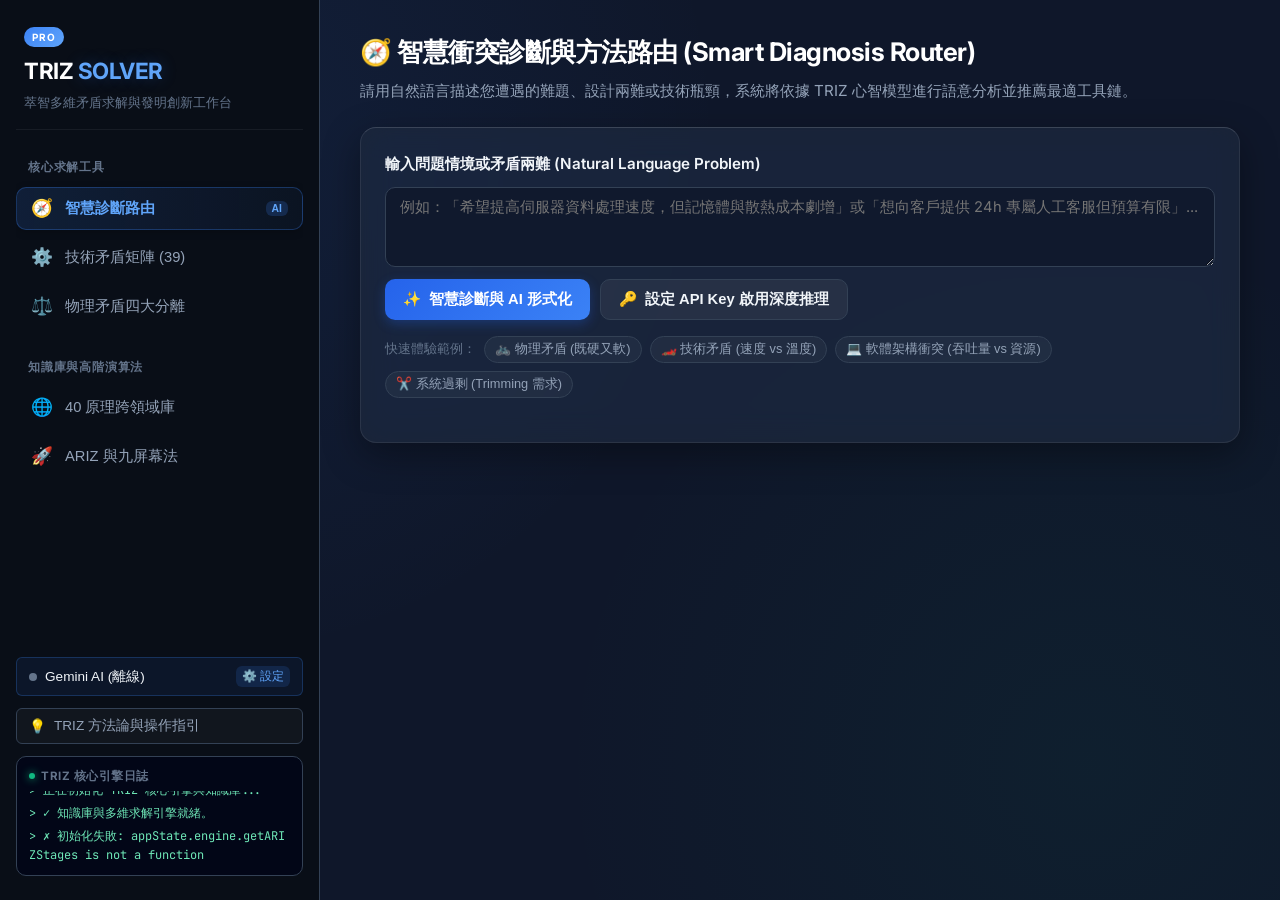
==== index.html @ 9b8fc484 "feat(ai): 完整實裝 Agnes 官方 API 規範 (https://apihub.agnes-ai.com/v1 + Bearer Auth)" ====
<!DOCTYPE html>
<html lang="zh-TW">

<head>
    <meta charset="UTF-8">
    <meta name="viewport" content="width=device-width, initial-scale=1.0">
    <title>TRIZ Solver - 萃智多維矛盾求解與發明創新全能工作台</title>
    <meta name="description"
        content="AI-Assisted TRIZ Innovation Suite - 整合 40 發明原理、39 矛盾矩陣、物理矛盾四大分離、跨領域案例、ARIZ-85C 演算法與九屏幕法。">
    <link rel="icon" href="data:image/svg+xml,<svg xmlns='http://www.w3.org/2000/svg' viewBox='0 0 100 100'><text y='.9em' font-size='90'>💡</text></svg>">
    <link rel="stylesheet" href="css/style.css?v=2.0">
    <link rel="preconnect" href="https://fonts.googleapis.com">
    <link rel="preconnect" href="https://fonts.gstatic.com" crossorigin>
    <link
        href="https://fonts.googleapis.com/css2?family=Inter:wght@300;400;500;600;700&family=JetBrains+Mono:wght@400;500;700&display=swap"
        rel="stylesheet">
</head>

<body>
    <div class="app-container">
        <!-- Main Sidebar -->
        <aside class="sidebar">
            <div class="brand">
                <div class="brand-badge">PRO</div>
                <div class="brand-title">TRIZ <span class="highlight">SOLVER</span></div>
                <p class="brand-subtitle">萃智多維矛盾求解與發明創新工作台</p>
            </div>

            <!-- Workspace Navigation -->
            <nav class="nav-menu">
                <div class="nav-group-title">核心求解工具</div>
                <button class="nav-item active" data-target="workspace-diagnosis" id="nav-diagnosis">
                    <span class="nav-icon">🧭</span>
                    <span class="nav-text">智慧診斷路由</span>
                    <span class="nav-tag">AI</span>
                </button>
                <button class="nav-item" data-target="workspace-technical" id="nav-technical">
                    <span class="nav-icon">⚙️</span>
                    <span class="nav-text">技術矛盾矩陣 (39)</span>
                </button>
                <button class="nav-item" data-target="workspace-physical" id="nav-physical">
                    <span class="nav-icon">⚖️</span>
                    <span class="nav-text">物理矛盾四大分離</span>
                </button>

                <div class="nav-group-title" style="margin-top: 1rem;">知識庫與高階演算法</div>
                <button class="nav-item" data-target="workspace-principles" id="nav-principles">
                    <span class="nav-icon">🌐</span>
                    <span class="nav-text">40 原理跨領域庫</span>
                </button>
                <button class="nav-item" data-target="workspace-advanced" id="nav-advanced">
                    <span class="nav-icon">🚀</span>
                    <span class="nav-text">ARIZ 與九屏幕法</span>
                </button>
            </nav>

            <!-- Bottom Console / Status -->
            <div class="sidebar-footer">
                <button class="btn-ai-config" onclick="openAISettingsModal()">
                    <div class="ai-status-indicator">
                        <span class="ai-dot" id="sidebar-ai-dot"></span>
                        <span id="sidebar-ai-status-text">Gemini AI (離線)</span>
                    </div>
                    <span class="ai-gear-badge">⚙️ 設定</span>
                </button>

                <button class="btn-help" onclick="openHelpModal()">
                    <span>💡</span> TRIZ 方法論與操作指引
                </button>

                <div class="console-box" id="ai-console">
                    <div class="console-header">
                        <div class="status-dot"></div>
                        <span>TRIZ 核心引擎日誌</span>
                    </div>
                    <div class="console-body" id="log-content">
                        <span class="log-line">> 系統載入中...</span>
                    </div>
                </div>
            </div>
        </aside>

        <!-- Main Content Area -->
        <main class="main-content">

            <!-- WORKSPACE 1: 智慧診斷路由 (Smart Diagnosis) -->
            <section id="workspace-diagnosis" class="workspace active">
                <div class="workspace-header">
                    <h2>🧭 智慧衝突診斷與方法路由 (Smart Diagnosis Router)</h2>
                    <p>請用自然語言描述您遭遇的難題、設計兩難或技術瓶頸，系統將依據 TRIZ 心智模型進行語意分析並推薦最適工具鏈。</p>
                </div>

                <div class="card glass-card">
                    <label class="section-title">輸入問題情境或矛盾兩難 (Natural Language Problem)</label>
                    <div class="diagnosis-input-wrapper">
                        <textarea id="diag-input" class="modern-textarea" rows="3"
                            placeholder="例如：「希望提高伺服器資料處理速度，但記憶體與散熱成本劇增」或「想向客戶提供 24h 專屬人工客服但預算有限」..."></textarea>
                        <div class="diagnosis-btn-group">
                            <button class="btn-primary btn-glow" id="btn-run-diagnosis" onclick="handleRunDiagnosis()">
                                <span>✨</span> 智慧診斷與 AI 形式化
                            </button>
                            <button class="btn-secondary" id="btn-open-ai-modal-inline" onclick="openAISettingsModal()">
                                <span>🔑</span> 設定 API Key 啟用深度推理
                            </button>
                        </div>
                    </div>

                    <div class="quick-examples">
                        <span class="quick-label">快速體驗範例：</span>
                        <button class="pill-btn" onclick="setDiagnosisExample('既要剛硬抗拉，又要柔順可自由彎曲 (自行車鏈條難題)')">🚲 物理矛盾 (既硬又軟)</button>
                        <button class="pill-btn" onclick="setDiagnosisExample('希望系統移動速度更快，但是引擎運轉溫度急遽升高')">🏎️ 技術矛盾 (速度 vs 溫度)</button>
                        <button class="pill-btn" onclick="setDiagnosisExample('希望提高微服務在高並發下的處理吞吐量，但各服務連線超時且資料庫負載過大')">💻 軟體架構衝突 (吞吐量 vs 資源)</button>
                        <button class="pill-btn" onclick="setDiagnosisExample('產品結構組件過多導致製造成本高昂且維修不易')">✂️ 系統過剩 (Trimming 需求)</button>
                    </div>

                    <!-- Diagnosis Result Display -->
                    <div id="diag-result-card" class="diagnosis-result-box" style="display:none;">
                        <div class="diag-header">
                            <span class="diag-badge" id="diag-type-badge">技術矛盾</span>
                            <span class="diag-confidence" id="diag-confidence-text">匹配信心度: 92%</span>
                        </div>
                        <h3 id="diag-title" class="diag-heading">技術矛盾 (Technical Contradiction)</h3>
                        <p id="diag-desc" class="diag-summary"></p>

                        <div class="diag-recommendation">
                            <strong>🎯 推薦解題路徑：</strong>
                            <span id="diag-path-text">39 參數矛盾矩陣查表 + 跨領域 40 發明原理對應解</span>
                        </div>

                        <div class="diag-action-bar">
                            <button class="btn-primary" id="btn-jump-to-solver" onclick="routeToSuggestedTool()">
                                前往推薦工具立即求解 &rarr;
                            </button>
                        </div>
                    </div>
                </div>
            </section>


            <!-- WORKSPACE 2: 技術矛盾矩陣 (Technical Contradiction) -->
            <section id="workspace-technical" class="workspace">
                <div class="workspace-header">
                    <h2>⚙️ 技術矛盾 39 參數矩陣工作台 (Technical Contradiction)</h2>
                    <p>標準 TRIZ 衝突：當改進系統某個參數時，導致另一個參數惡化。透過 Altshuller 矛盾矩陣檢索歷史最佳發明原理。</p>
                </div>

                <div class="grid-2col">
                    <!-- Left: Configuration -->
                    <div class="card glass-card">
                        <h3>1. 定義系統與矛盾對 (Define Conflict)</h3>
                        
                        <div class="form-group">
                            <label>工程系統 / 產品名稱</label>
                            <input type="text" id="tech-sys-name" class="modern-input" placeholder="例如：水下探勘載具、散熱熱導管、資料庫查詢引擎">
                        </div>

                        <!-- Improving Param -->
                        <div class="form-group">
                            <label class="label-with-badge">
                                <span>🟢 欲改善的參數 (What gets BETTER?)</span>
                            </label>
                            <div class="input-with-action">
                                <input type="text" id="input-improving-text" class="modern-input" placeholder="輸入關鍵字 (如: 速度, 強度, 功耗)...">
                                <button class="btn-icon" onclick="autoDetectParam('improving')" title="智能辨識參數">🔍</button>
                            </div>
                            <select id="select-improving" class="modern-select" onchange="syncParamSelect('improving')">
                                <option value="">-- 或直接由 39 參數清單挑選 --</option>
                            </select>
                        </div>

                        <!-- Worsening Param -->
                        <div class="form-group">
                            <label class="label-with-badge">
                                <span>🔴 會惡化的參數 (What gets WORSE?)</span>
                            </label>
                            <div class="input-with-action">
                                <input type="text" id="input-worsening-text" class="modern-input" placeholder="輸入關鍵字 (如: 重量, 溫度, 複雜度)...">
                                <button class="btn-icon" onclick="autoDetectParam('worsening')" title="智能辨識參數">🔍</button>
                            </div>
                            <select id="select-worsening" class="modern-select" onchange="syncParamSelect('worsening')">
                                <option value="">-- 或直接由 39 參數清單挑選 --</option>
                            </select>
                        </div>

                        <button class="btn-primary btn-block btn-glow" onclick="executeTechnicalSolve()" id="btn-tech-solve">
                            ⚡ 矩陣查表求解 (Matrix Lookup)
                        </button>
                    </div>

                    <!-- Right: Solution Report -->
                    <div class="card glass-card result-panel">
                        <div class="result-header">
                            <h3>2. 矩陣求解報告 (Solution Report)</h3>
                            <span class="badge badge-accent" id="tech-strategy-tag">等待輸入...</span>
                        </div>

                        <div id="tech-solution-container">
                            <div class="empty-placeholder">
                                <div class="placeholder-icon">📊</div>
                                <p>請於左側設定改善與惡化參數，點擊「矩陣查表求解」以生成推薦原理與跨領域案例。</p>
                            </div>
                        </div>

                        <!-- Ideality Calculator Drawer -->
                        <div class="ideality-box" id="ideality-box" style="display:none; margin-top: 1.5rem;">
                            <div class="ideality-header">
                                <h4>💡 理想度評估器 (Ideality Calculator)</h4>
                                <span class="formula">Ideality = 有用功能 / (成本 + 危害)</span>
                            </div>
                            <div class="ideality-controls">
                                <label>有用功能價值提升 (Benefits: 1~10): <b id="val-benefit">8</b></label>
                                <input type="range" id="range-benefit" min="1" max="10" value="8" oninput="calcIdeality()">
                                <label>成本與引入負面影響 (Cost/Harm: 1~10): <b id="val-cost">2</b></label>
                                <input type="range" id="range-cost" min="1" max="10" value="2" oninput="calcIdeality()">
                                <div class="ideality-score">預期方案理想度評分：<span id="ideality-score-val" class="highlight-score">4.00</span></div>
                            </div>
                        </div>
                    </div>
                </div>
            </section>


            <!-- WORKSPACE 3: 物理矛盾四大分離 (Physical Contradiction) -->
            <section id="workspace-physical" class="workspace">
                <div class="workspace-header">
                    <h2>⚖️ 物理矛盾四大分離工作坊 (Physical Contradiction Workshop)</h2>
                    <p>當系統對同一參數提出互斥要求（既要 P，又要 非 P）。利用四大分離原理（空間、時間、條件、系統層級）打破妥協局限。</p>
                </div>

                <div class="card glass-card">
                    <div class="pc-input-area">
                        <label class="section-title">定義互斥物理要求 (Define Contradictory Demands)</label>
                        <div class="grid-2col" style="gap: 1rem; margin-bottom: 1rem;">
                            <div class="form-group">
                                <label>要求具備屬性 P (State P)</label>
                                <input type="text" id="pc-state-p" class="modern-input" placeholder="例如：零件必須極度剛硬（承受重載抗拉）">
                            </div>
                            <div class="form-group">
                                <label>同時要求具備屬性 非 P (State Non-P)</label>
                                <input type="text" id="pc-state-non-p" class="modern-input" placeholder="例如：零件必須具備高柔順度（能夠自由轉動彎曲）">
                            </div>
                        </div>
                        <button class="btn-primary" onclick="executePhysicalSolve()">
                            🔮 展開四大分離維度求解方案
                        </button>
                    </div>

                    <!-- Separation Principles Grid -->
                    <div class="separations-grid" id="separations-container">
                        <!-- Populated by JS -->
                    </div>
                </div>
            </section>


            <!-- WORKSPACE 4: 40 原理跨領域庫 (40 Principles Explorer) -->
            <section id="workspace-principles" class="workspace">
                <div class="workspace-header">
                    <h2>🌐 40 發明原理跨領域知識庫 (Cross-Domain 40 Principles)</h2>
                    <p>全覽 Altshuller 40 發明原理，並包含當代軟體架構、雲端系統、商業模式與專利實戰延伸應用。</p>
                </div>

                <div class="card glass-card">
                    <div class="filter-toolbar">
                        <div class="search-box">
                            <input type="text" id="principle-search-input" class="modern-input"
                                placeholder="檢索發明原理 (如: 1, 分割, 快取, 軟體, 成本, 預先, 模組化)..."
                                oninput="handlePrincipleSearch()">
                        </div>
                        <div class="domain-filters">
                            <button class="filter-chip active" data-domain="all" onclick="setDomainFilter('all')">🌟 全領域</button>
                            <button class="filter-chip" data-domain="engineering" onclick="setDomainFilter('engineering')">⚙️ 經典工程</button>
                            <button class="filter-chip" data-domain="software" onclick="setDomainFilter('software')">💻 軟體與 IT 架構</button>
                            <button class="filter-chip" data-domain="business" onclick="setDomainFilter('business')">📈 商業與管理</button>
                        </div>
                    </div>

                    <div class="principles-cards-container" id="principles-all-grid">
                        <!-- Populated by JS -->
                    </div>
                </div>
            </section>


            <!-- WORKSPACE 5: ARIZ 與九屏幕法 (Advanced Tools) -->
            <section id="workspace-advanced" class="workspace">
                <div class="workspace-header">
                    <h2>🚀 高階創新演算法 (ARIZ-85C & 9-Windows Explorer)</h2>
                    <p>當矛盾矩陣與分離原理仍無法突破時，運用 ARIZ-85C 演算法進行極限衝突形式化，或以九屏幕法探勘時空資源。</p>
                </div>

                <!-- Tabs: ARIZ vs Nine-Windows vs Evolution Laws -->
                <div class="sub-nav-tabs">
                    <button class="sub-tab active" onclick="switchSubTab('nine-windows')">🪟 九屏幕法 (Nine-Windows)</button>
                    <button class="sub-tab" onclick="switchSubTab('ariz-flow')">🧭 ARIZ-85C 演算法步驟</button>
                    <button class="sub-tab" onclick="switchSubTab('evolution-laws')">📈 技術系統 8 大進化法則</button>
                </div>

                <!-- Sub-tab 1: Nine Windows -->
                <div id="subtab-nine-windows" class="subtab-content active">
                    <div class="card glass-card">
                        <div class="nine-windows-header">
                            <h3>九屏幕法時空資源探勘矩陣 (System / Time Exploration)</h3>
                            <p>從時間（過去/現在/未來）與系統層級（超系統/系統/子系統）全方位尋找未被利用的免費資源。</p>
                        </div>

                        <div class="nine-windows-grid">
                            <div class="nw-cell nw-corner">層級 \ 時間</div>
                            <div class="nw-cell nw-header">過去 (Past)</div>
                            <div class="nw-cell nw-header">現在 (Present)</div>
                            <div class="nw-cell nw-header">未來 (Future)</div>

                            <div class="nw-cell nw-side">超系統<br>(Super-system)</div>
                            <div class="nw-cell"><textarea id="nw-super-past" placeholder="過去的外部環境、周邊設備與基礎建設..."></textarea></div>
                            <div class="nw-cell"><textarea id="nw-super-present" placeholder="當前的外部環境、網路生態、使用者習慣..."></textarea></div>
                            <div class="nw-cell"><textarea id="nw-super-future" placeholder="未來的產業生態、法規演進、超系統趨勢..."></textarea></div>

                            <div class="nw-cell nw-side">當前系統<br>(System)</div>
                            <div class="nw-cell"><textarea id="nw-sys-past" placeholder="上一代產品設計、歷史架構..."></textarea></div>
                            <div class="nw-cell active-system"><textarea id="nw-sys-present" placeholder="【核心系統】當前遭遇矛盾的產品/系統..."></textarea></div>
                            <div class="nw-cell"><textarea id="nw-sys-future" placeholder="下一代理想化系統、最終理想解 (IFR)..."></textarea></div>

                            <div class="nw-cell nw-side">子系統<br>(Sub-system)</div>
                            <div class="nw-cell"><textarea id="nw-sub-past" placeholder="過去採用的零件材料、舊製程..."></textarea></div>
                            <div class="nw-cell"><textarea id="nw-sub-present" placeholder="當前內部組件、微觀場、程式碼函式..."></textarea></div>
                            <div class="nw-cell"><textarea id="nw-sub-future" placeholder="未來的新型微觀奈米材料、場效應、AI 模型..."></textarea></div>
                        </div>

                        <div class="actions-right" style="margin-top: 1rem;">
                            <button class="btn-secondary" onclick="exportNineWindows()">📋 複製九屏幕分析筆記</button>
                        </div>
                    </div>
                </div>

                <!-- Sub-tab 2: ARIZ-85C Flow -->
                <div id="subtab-ariz-flow" class="subtab-content">
                    <div class="card glass-card">
                        <h3>ARIZ-85C 發明問題解決演算法四大核心階段</h3>
                        <p class="subtitle">ARIZ (Algorithm for Inventive Problem Solving) 是處理高難度無解問題的極致演算法。</p>
                        <div class="ariz-stages-container" id="ariz-stages-container">
                            <!-- Populated by JS -->
                        </div>
                    </div>
                </div>

                <!-- Sub-tab 3: Evolution Laws -->
                <div id="subtab-evolution-laws" class="subtab-content">
                    <div class="card glass-card">
                        <h3>技術系統 8 大客觀進化法則 (8 Laws of Technological Evolution)</h3>
                        <div class="evolution-laws-grid" id="evolution-laws-container">
                            <!-- Populated by JS -->
                        </div>
                    </div>
                </div>
            </section>

        </main>
    </div>

    <!-- Mobile Bottom Navigation Bar -->
    <nav class="mobile-nav">
        <button class="mobile-nav-item active" data-target="workspace-diagnosis">
            <span class="m-icon">🧭</span>
            <span>診斷</span>
        </button>
        <button class="mobile-nav-item" data-target="workspace-technical">
            <span class="m-icon">⚙️</span>
            <span>技術矛盾</span>
        </button>
        <button class="mobile-nav-item" data-target="workspace-physical">
            <span class="m-icon">⚖️</span>
            <span>物理矛盾</span>
        </button>
        <button class="mobile-nav-item" data-target="workspace-principles">
            <span class="m-icon">🌐</span>
            <span>40 原理</span>
        </button>
        <button class="mobile-nav-item" data-target="workspace-advanced">
            <span class="m-icon">🚀</span>
            <span>高階演算法</span>
        </button>
    </nav>

    <!-- Modal: Help & TRIZ Guide -->
    <div class="modal-overlay" id="help-modal">
        <div class="modal-container glass-card">
            <div class="modal-header">
                <h3>💡 TRIZ 體系全景與求解工作流指引</h3>
                <button class="modal-close" onclick="closeHelpModal()">&times;</button>
            </div>
            <div class="modal-body">
                <h4>如何選擇最適合的 TRIZ 工具？</h4>
                <div class="flow-guide-box">
                    <p><strong>1. 【技術矛盾】</strong>：若問題表現為「改善某個指標 A 時，導致另一個指標 B 惡化」，請前往 <strong>技術矛盾矩陣工作台</strong>。</p>
                    <p><strong>2. 【物理矛盾】</strong>：若問題表現為「對同一個部件/參數同時提出相反要求（既要 P，又要 非 P）」，請前往 <strong>物理矛盾分離工作坊</strong>。</p>
                    <p><strong>3. 【系統成本過高或零件繁雜】</strong>：運用 <strong>功能分析與 Trimming</strong>，參考 40 發明原理中的抽取、多功能與自助原理。</p>
                    <p><strong>4. 【高難度極限突破】</strong>：使用 <strong>ARIZ-85C</strong> 演算法與 <strong>九屏幕法</strong> 探勘時空潛在資源。</p>
                </div>

                <h4>TRIZ 40 發明原理跨領域對照概念</h4>
                <p>本系統將經典俄系工程 40 原理延伸至軟體工程（微服務、快取、非同步、容器化）與現代商業管理（訂閱制、敏捷拆分、生態聚合），使任何行業的矛盾問題皆能獲得啟發。</p>
            </div>
        </div>
    </div>

    <!-- Modal: AI Settings -->
    <div class="modal-overlay" id="ai-settings-modal">
        <div class="modal-container glass-card">
            <div class="modal-header">
                <h3>✨ AI 雲端語意引擎設定 (Agnes AI / Google Gemini)</h3>
                <button class="modal-close" onclick="closeAISettingsModal()">&times;</button>
            </div>
            <div class="modal-body">
                <p class="subtitle" style="margin-bottom: 1rem; color: #94A3B8; font-size: 0.88rem;">
                    支援 <strong>Agnes AI</strong> (Bearer Token / Chat Completions) 與 <strong>Google Gemini</strong> 系列模型，進行深層語意解構與創新解法生成。
                </p>

                <div class="form-group">
                    <label>模型選擇 (Model)</label>
                    <select id="ai-model-select" class="modern-select" onchange="handleModelSelectChange()">
                        <optgroup label="🌟 Agnes AI 原生模型">
                            <option value="agnes-2.5-flash" selected>agnes-2.5-flash (推薦・Agnes AI 官方端點)</option>
                        </optgroup>
                        <optgroup label="⚡ Google Gemini 系列模型">
                            <option value="gemini-2.5-flash">Gemini 2.5 Flash (Google 官方最新極速旗艦)</option>
                            <option value="gemini-2.5-pro">Gemini 2.5 Pro (Google 頂級深思推理)</option>
                            <option value="gemini-2.0-flash-thinking-exp">Gemini 2.0 Flash Thinking (深度思考)</option>
                            <option value="gemini-2.0-flash">Gemini 2.0 Flash</option>
                            <option value="gemini-1.5-flash">Gemini 1.5 Flash</option>
                            <option value="gemini-1.5-pro">Gemini 1.5 Pro</option>
                        </optgroup>
                        <optgroup label="🧩 自訂模型">
                            <option value="custom">自訂模型名稱 (Custom Model ID)...</option>
                        </optgroup>
                    </select>
                </div>

                <div class="form-group" id="custom-model-group" style="display: none;">
                    <label>自訂模型名稱 (Custom Model ID)</label>
                    <input type="text" id="ai-custom-model-input" class="modern-input" placeholder="例如：agnes-2.5-flash, custom-model">
                </div>

                <div class="form-group">
                    <label>API Key / Auth Token</label>
                    <div class="input-with-action">
                        <input type="password" id="ai-api-key-input" class="modern-input"
                            placeholder="輸入 AGNES_API_KEY 或 GEMINI_API_KEY..." autocomplete="off">
                        <button class="btn-icon" onclick="toggleApiKeyVisibility()" title="顯示/隱藏金鑰">👁️</button>
                    </div>
                </div>

                <div class="form-group">
                    <label>API Base URL (端點路徑)</label>
                    <input type="text" id="ai-base-url-input" class="modern-input" placeholder="https://apihub.agnes-ai.com/v1">
                </div>

                <div class="ai-privacy-note">
                    <strong>🔒 隱私與安全性保證：</strong>
                    您的 API Key 僅加密儲存於當前瀏覽器本機的 <code>localStorage</code>，請求由瀏覽器直連官方 API 端點，絕不經過任何第三方中轉伺服器。
                </div>

                <div class="modal-actions" style="display: flex; gap: 10px; justify-content: flex-end; margin-top: 1.5rem;">
                    <button class="btn-secondary" onclick="testAIConnection()" id="btn-test-ai">
                        ⚡ 測試連線
                    </button>
                    <button class="btn-secondary" onclick="clearAIConfig()" style="color: #F87171;">
                        🗑️ 清除金鑰
                    </button>
                    <button class="btn-primary" onclick="saveAISettings()">
                        💾 儲存並啟用
                    </button>
                </div>

                <div id="ai-test-status" style="margin-top: 10px; font-size: 0.85rem; display: none;"></div>
            </div>
        </div>
    </div>

    <!-- Scripts -->
    <script src="js/ai_service.js"></script>
    <script src="js/engine.js"></script>
    <script src="js/main.js"></script>
</body>

</html>
---- css/style.css ----
/* ==========================================================================
   TRIZ SOLVER PRO - DESIGN SYSTEM & STYLESHEET
   Based on SkillsBuilder Glass Order & Color Master Palette
   ========================================================================== */

:root {
    /* Color Master Palette (Slate / Royal Blue / Emerald) */
    --bg-base: #0F172A;          /* Slate 900 */
    --bg-surface: #1E293B;       /* Slate 800 */
    --bg-surface-glass: rgba(30, 41, 59, 0.75);
    --bg-surface-card: rgba(15, 23, 42, 0.65);
    --bg-sidebar: #090E17;
    
    --text-primary: #F1F5F9;     /* Slate 100 */
    --text-secondary: #94A3B8;   /* Slate 400 */
    --text-muted: #64748B;       /* Slate 500 */
    
    --accent-brand: #3B82F6;     /* Royal Blue */
    --accent-sky: #60A5FA;       /* Sky Blue */
    --accent-glow: rgba(59, 130, 246, 0.25);
    
    --success: #10B981;          /* Emerald */
    --success-light: #34D399;
    --warning: #F59E0B;          /* Amber */
    --error: #EF4444;            /* Red */
    
    --border-subtle: #334155;    /* Slate 700 */
    --border-glass: rgba(255, 255, 255, 0.08);
    --border-glass-highlight: rgba(255, 255, 255, 0.15);
    
    /* Typography */
    --font-sans: 'Inter', -apple-system, BlinkMacSystemFont, 'Segoe UI', Roboto, sans-serif;
    --font-mono: 'JetBrains Mono', 'Fira Code', monospace;
    
    /* Radius & Transitions */
    --radius-sm: 6px;
    --radius-md: 10px;
    --radius-lg: 16px;
    --radius-full: 9999px;
    --transition-fast: 0.2s cubic-bezier(0.4, 0, 0.2, 1);
    --transition-smooth: 0.3s cubic-bezier(0.4, 0, 0.2, 1);
}

/* Reset & Base */
* {
    box-sizing: border-box;
    margin: 0;
    padding: 0;
}

body {
    background-color: var(--bg-base);
    color: var(--text-primary);
    font-family: var(--font-sans);
    font-size: 15px;
    line-height: 1.6;
    height: 100vh;
    overflow: hidden;
    -webkit-font-smoothing: antialiased;
    background-image: 
        radial-gradient(circle at 15% 15%, rgba(59, 130, 246, 0.08) 0%, transparent 40%),
        radial-gradient(circle at 85% 85%, rgba(16, 185, 129, 0.05) 0%, transparent 40%);
}

.app-container {
    display: flex;
    height: 100vh;
    width: 100vw;
    overflow: hidden;
}

/* ==========================================================================
   SIDEBAR & BRANDING
   ========================================================================== */
.sidebar {
    width: 320px;
    background: var(--bg-sidebar);
    border-right: 1px solid var(--border-subtle);
    display: flex;
    flex-direction: column;
    padding: 24px 16px;
    gap: 20px;
    z-index: 20;
    flex-shrink: 0;
}

.brand {
    padding: 0 8px 16px 8px;
    border-bottom: 1px solid rgba(255, 255, 255, 0.06);
}

.brand-badge {
    display: inline-block;
    background: linear-gradient(135deg, var(--accent-brand), var(--accent-sky));
    color: #fff;
    font-size: 10px;
    font-weight: 700;
    letter-spacing: 1px;
    padding: 2px 8px;
    border-radius: var(--radius-full);
    margin-bottom: 6px;
}

.brand-title {
    font-size: 1.4rem;
    font-weight: 700;
    letter-spacing: -0.5px;
    color: #fff;
}

.brand-title .highlight {
    color: var(--accent-sky);
    text-shadow: 0 0 16px var(--accent-glow);
}

.brand-subtitle {
    font-size: 0.8rem;
    color: var(--text-muted);
    margin-top: 4px;
}

/* Nav Menu */
.nav-menu {
    display: flex;
    flex-direction: column;
    gap: 6px;
    flex: 1;
    overflow-y: auto;
}

.nav-group-title {
    font-size: 0.72rem;
    font-weight: 600;
    color: var(--text-muted);
    text-transform: uppercase;
    letter-spacing: 0.8px;
    padding: 8px 12px 4px 12px;
}

.nav-item {
    display: flex;
    align-items: center;
    gap: 12px;
    padding: 10px 14px;
    border-radius: var(--radius-md);
    background: transparent;
    border: 1px solid transparent;
    color: var(--text-secondary);
    font-size: 0.92rem;
    font-weight: 500;
    cursor: pointer;
    transition: var(--transition-fast);
    text-align: left;
    width: 100%;
}

.nav-item:hover {
    background: rgba(255, 255, 255, 0.04);
    color: var(--text-primary);
    border-color: rgba(255, 255, 255, 0.05);
}

.nav-item.active {
    background: linear-gradient(90deg, rgba(59, 130, 246, 0.15), rgba(59, 130, 246, 0.05));
    border-color: rgba(59, 130, 246, 0.3);
    color: var(--accent-sky);
    font-weight: 600;
    box-shadow: 0 2px 8px rgba(0, 0, 0, 0.2);
}

.nav-icon {
    font-size: 1.1rem;
}

.nav-tag {
    margin-left: auto;
    font-size: 0.65rem;
    font-weight: 700;
    padding: 2px 6px;
    background: rgba(59, 130, 246, 0.2);
    color: var(--accent-sky);
    border-radius: var(--radius-sm);
}

/* Sidebar Footer & Console */
.sidebar-footer {
    display: flex;
    flex-direction: column;
    gap: 12px;
    margin-top: auto;
}

.btn-ai-config {
    display: flex;
    align-items: center;
    justify-content: space-between;
    padding: 8px 12px;
    background: rgba(59, 130, 246, 0.08);
    border: 1px solid rgba(59, 130, 246, 0.25);
    border-radius: var(--radius-sm);
    color: var(--text-primary);
    font-size: 0.85rem;
    cursor: pointer;
    transition: var(--transition-fast);
}

.btn-ai-config:hover {
    background: rgba(59, 130, 246, 0.18);
    border-color: var(--accent-brand);
}

.ai-status-indicator {
    display: flex;
    align-items: center;
    gap: 8px;
}

.ai-dot {
    width: 8px;
    height: 8px;
    border-radius: 50%;
    background-color: #64748B;
}

.ai-dot.active {
    background-color: var(--success-light);
    box-shadow: 0 0 8px var(--success);
}

.ai-gear-badge {
    font-size: 0.75rem;
    color: var(--accent-sky);
    background: rgba(59, 130, 246, 0.15);
    padding: 2px 6px;
    border-radius: var(--radius-sm);
}

.diagnosis-btn-group {
    display: flex;
    flex-wrap: wrap;
    gap: 10px;
}

.ai-privacy-note {
    background: rgba(16, 185, 129, 0.08);
    border: 1px solid rgba(16, 185, 129, 0.2);
    border-radius: var(--radius-md);
    padding: 12px;
    font-size: 0.82rem;
    color: var(--text-secondary);
    line-height: 1.5;
    margin-top: 12px;
}

.ai-privacy-note strong {
    color: var(--success-light);
}

.ai-solutions-card {
    background: linear-gradient(135deg, rgba(30, 41, 59, 0.9), rgba(15, 23, 42, 0.95));
    border: 1px solid rgba(96, 165, 250, 0.3);
    border-radius: var(--radius-lg);
    padding: 20px;
    margin-top: 16px;
    box-shadow: 0 8px 30px rgba(0, 0, 0, 0.4);
}

.ai-solution-item {
    background: rgba(255, 255, 255, 0.03);
    border-left: 3px solid var(--accent-brand);
    border-radius: 0 var(--radius-md) var(--radius-md) 0;
    padding: 14px;
    margin-bottom: 12px;
}

.ai-solution-item h4 {
    color: var(--accent-sky);
    font-size: 0.95rem;
    margin-bottom: 6px;
}

.ai-solution-item p {
    font-size: 0.88rem;
    color: var(--text-primary);
    line-height: 1.5;
}

.btn-help {
    display: flex;
    align-items: center;
    gap: 8px;
    padding: 8px 12px;
    background: rgba(255, 255, 255, 0.03);
    border: 1px solid var(--border-subtle);
    border-radius: var(--radius-sm);
    color: var(--text-secondary);
    font-size: 0.85rem;
    cursor: pointer;
    transition: var(--transition-fast);
}

.btn-help:hover {
    background: rgba(255, 255, 255, 0.08);
    color: var(--text-primary);
}

.console-box {
    background: #020617;
    border: 1px solid var(--border-subtle);
    border-radius: var(--radius-md);
    padding: 10px 12px;
    display: flex;
    flex-direction: column;
    height: 120px;
}

.console-header {
    display: flex;
    align-items: center;
    gap: 6px;
    font-size: 0.72rem;
    font-weight: 700;
    letter-spacing: 0.5px;
    color: var(--text-muted);
    margin-bottom: 6px;
    text-transform: uppercase;
}

.status-dot {
    width: 6px;
    height: 6px;
    border-radius: 50%;
    background-color: var(--success);
    box-shadow: 0 0 8px var(--success);
}

.console-body {
    font-family: var(--font-mono);
    font-size: 0.75rem;
    color: #6EE7B7;
    overflow-y: auto;
    flex: 1;
    display: flex;
    flex-direction: column;
    gap: 4px;
}

.log-line {
    white-space: pre-wrap;
    word-break: break-all;
}

/* ==========================================================================
   MAIN CONTENT & WORKSPACES
   ========================================================================== */
.main-content {
    flex: 1;
    overflow-y: auto;
    padding: 32px 40px;
    background: transparent;
    position: relative;
}

.workspace {
    display: none;
    animation: fadeIn 0.3s ease-in-out;
}

.workspace.active {
    display: block;
}

@keyframes fadeIn {
    from { opacity: 0; transform: translateY(6px); }
    to { opacity: 1; transform: translateY(0); }
}

.workspace-header {
    margin-bottom: 24px;
}

.workspace-header h2 {
    font-size: 1.6rem;
    font-weight: 700;
    color: #fff;
    letter-spacing: -0.5px;
    margin-bottom: 6px;
}

.workspace-header p {
    color: var(--text-secondary);
    font-size: 0.95rem;
}

/* Glass Card */
.glass-card {
    background: var(--bg-surface-glass);
    backdrop-filter: blur(16px) saturate(180%);
    -webkit-backdrop-filter: blur(16px) saturate(180%);
    border: 1px solid var(--border-glass);
    border-top: 1px solid var(--border-glass-highlight);
    border-radius: var(--radius-lg);
    padding: 24px;
    box-shadow: 0 12px 36px rgba(0, 0, 0, 0.35);
    margin-bottom: 24px;
}

/* Section Titles & Labels */
.section-title {
    display: block;
    font-size: 0.95rem;
    font-weight: 600;
    color: var(--text-primary);
    margin-bottom: 10px;
}

.form-group {
    margin-bottom: 18px;
}

.form-group label {
    display: block;
    font-size: 0.85rem;
    font-weight: 500;
    color: var(--text-secondary);
    margin-bottom: 6px;
}

.label-with-badge {
    display: flex;
    justify-content: space-between;
    align-items: center;
}

/* Inputs & Form Controls */
.modern-input, .modern-select, .modern-textarea {
    width: 100%;
    background: rgba(15, 23, 42, 0.8);
    border: 1px solid var(--border-subtle);
    border-radius: var(--radius-md);
    color: var(--text-primary);
    font-family: var(--font-sans);
    font-size: 0.92rem;
    padding: 10px 14px;
    transition: var(--transition-fast);
    outline: none;
}

.modern-input:focus, .modern-select:focus, .modern-textarea:focus {
    border-color: var(--accent-brand);
    box-shadow: 0 0 0 3px var(--accent-glow);
    background: rgba(15, 23, 42, 0.95);
}

.modern-textarea {
    resize: vertical;
    min-height: 80px;
}

.input-with-action {
    display: flex;
    gap: 8px;
    margin-bottom: 8px;
}

/* Buttons */
.btn-primary, .btn-secondary, .btn-icon {
    display: inline-flex;
    align-items: center;
    justify-content: center;
    gap: 8px;
    padding: 10px 18px;
    font-size: 0.92rem;
    font-weight: 600;
    border-radius: var(--radius-md);
    cursor: pointer;
    transition: var(--transition-smooth);
    border: none;
    outline: none;
}

.btn-primary {
    background: linear-gradient(135deg, #2563EB, #3B82F6);
    color: #fff;
    box-shadow: 0 4px 12px rgba(37, 99, 235, 0.3);
}

.btn-primary:hover {
    background: linear-gradient(135deg, #1D4ED8, #2563EB);
    box-shadow: 0 6px 20px rgba(37, 99, 235, 0.45);
    transform: translateY(-1px);
}

.btn-primary:disabled {
    background: #334155;
    color: #94A3B8;
    cursor: not-allowed;
    box-shadow: none;
    transform: none;
}

.btn-glow {
    position: relative;
    overflow: hidden;
}

.btn-glow::after {
    content: '';
    position: absolute;
    top: -50%;
    left: -50%;
    width: 200%;
    height: 200%;
    background: radial-gradient(circle, rgba(255, 255, 255, 0.2) 0%, transparent 60%);
    opacity: 0;
    transition: 0.3s;
}

.btn-glow:hover::after {
    opacity: 1;
}

.btn-secondary {
    background: rgba(255, 255, 255, 0.06);
    border: 1px solid var(--border-subtle);
    color: var(--text-primary);
}

.btn-secondary:hover {
    background: rgba(255, 255, 255, 0.12);
    border-color: rgba(255, 255, 255, 0.2);
}

.btn-block {
    width: 100%;
}

.btn-icon {
    padding: 10px;
    background: rgba(255, 255, 255, 0.05);
    border: 1px solid var(--border-subtle);
    color: var(--text-primary);
    flex-shrink: 0;
}

.btn-icon:hover {
    background: rgba(59, 130, 246, 0.2);
    border-color: var(--accent-brand);
}

.pill-btn {
    background: rgba(255, 255, 255, 0.04);
    border: 1px solid var(--border-subtle);
    color: var(--text-secondary);
    font-size: 0.8rem;
    padding: 4px 10px;
    border-radius: var(--radius-full);
    cursor: pointer;
    transition: var(--transition-fast);
}

.pill-btn:hover {
    background: rgba(59, 130, 246, 0.15);
    border-color: var(--accent-brand);
    color: var(--accent-sky);
}

/* Grids & Layouts */
.grid-2col {
    display: grid;
    grid-template-columns: 1fr 1.2fr;
    gap: 24px;
}

/* ==========================================================================
   WORKSPACE 1: DIAGNOSIS STYLES
   ========================================================================== */
.diagnosis-input-wrapper {
    display: flex;
    flex-direction: column;
    gap: 12px;
    margin-bottom: 16px;
}

.quick-examples {
    display: flex;
    flex-wrap: wrap;
    align-items: center;
    gap: 8px;
    margin-bottom: 20px;
}

.quick-label {
    font-size: 0.8rem;
    color: var(--text-muted);
}

.diagnosis-result-box {
    background: rgba(15, 23, 42, 0.9);
    border: 1px solid rgba(59, 130, 246, 0.4);
    border-radius: var(--radius-lg);
    padding: 20px;
    margin-top: 16px;
    box-shadow: 0 8px 24px rgba(0, 0, 0, 0.4);
}

.diag-header {
    display: flex;
    justify-content: space-between;
    align-items: center;
    margin-bottom: 10px;
}

.diag-badge {
    padding: 4px 10px;
    background: rgba(59, 130, 246, 0.2);
    color: var(--accent-sky);
    font-size: 0.8rem;
    font-weight: 700;
    border-radius: var(--radius-sm);
    border: 1px solid rgba(59, 130, 246, 0.3);
}

.diag-confidence {
    font-size: 0.82rem;
    color: var(--success-light);
    font-family: var(--font-mono);
}

.diag-heading {
    font-size: 1.25rem;
    color: #fff;
    margin-bottom: 8px;
}

.diag-summary {
    color: var(--text-secondary);
    font-size: 0.92rem;
    margin-bottom: 16px;
}

.diag-recommendation {
    background: rgba(255, 255, 255, 0.03);
    border-left: 3px solid var(--accent-brand);
    padding: 10px 14px;
    border-radius: 0 var(--radius-sm) var(--radius-sm) 0;
    margin-bottom: 16px;
    font-size: 0.9rem;
    color: var(--text-primary);
}

.diag-action-bar {
    display: flex;
    justify-content: flex-end;
}

/* ==========================================================================
   WORKSPACE 2: TECHNICAL CONTRADICTION STYLES
   ========================================================================== */
.result-header {
    display: flex;
    justify-content: space-between;
    align-items: center;
    margin-bottom: 16px;
    padding-bottom: 12px;
    border-bottom: 1px solid rgba(255, 255, 255, 0.08);
}

.result-header h3 {
    font-size: 1.15rem;
    color: #fff;
}

.badge {
    display: inline-block;
    padding: 3px 8px;
    border-radius: var(--radius-sm);
    font-size: 0.78rem;
    font-weight: 600;
}

.badge-accent {
    background: rgba(59, 130, 246, 0.2);
    color: var(--accent-sky);
    border: 1px solid rgba(59, 130, 246, 0.3);
}

.badge-emerald {
    background: rgba(16, 185, 129, 0.2);
    color: var(--success-light);
    border: 1px solid rgba(16, 185, 129, 0.3);
}

.empty-placeholder {
    text-align: center;
    padding: 40px 20px;
    color: var(--text-muted);
}

.placeholder-icon {
    font-size: 2.5rem;
    margin-bottom: 10px;
    opacity: 0.6;
}

/* Principle Cards */
.principles-result-list {
    display: flex;
    flex-direction: column;
    gap: 16px;
}

.principle-card {
    background: rgba(15, 23, 42, 0.7);
    border: 1px solid var(--border-subtle);
    border-radius: var(--radius-md);
    padding: 16px;
    transition: var(--transition-fast);
}

.principle-card:hover {
    border-color: rgba(59, 130, 246, 0.4);
    box-shadow: 0 6px 20px rgba(0, 0, 0, 0.3);
}

.principle-card-header {
    display: flex;
    justify-content: space-between;
    align-items: center;
    margin-bottom: 8px;
}

.principle-number {
    font-family: var(--font-mono);
    font-size: 0.85rem;
    font-weight: 700;
    color: var(--accent-sky);
    background: rgba(59, 130, 246, 0.15);
    padding: 2px 8px;
    border-radius: var(--radius-sm);
}

.principle-name {
    font-size: 1.05rem;
    font-weight: 700;
    color: #fff;
}

.principle-desc {
    color: var(--text-secondary);
    font-size: 0.88rem;
    line-height: 1.5;
    margin-bottom: 12px;
}

.principle-domain-tabs {
    display: flex;
    gap: 6px;
    border-bottom: 1px solid rgba(255, 255, 255, 0.06);
    padding-bottom: 6px;
    margin-bottom: 10px;
}

.p-tab-btn {
    background: transparent;
    border: none;
    color: var(--text-muted);
    font-size: 0.78rem;
    font-weight: 600;
    padding: 4px 8px;
    border-radius: var(--radius-sm);
    cursor: pointer;
    transition: var(--transition-fast);
}

.p-tab-btn.active {
    background: rgba(255, 255, 255, 0.08);
    color: var(--text-primary);
}

.p-examples-box {
    font-size: 0.82rem;
    color: var(--text-secondary);
}

.p-examples-box ul {
    padding-left: 18px;
    margin-top: 4px;
}

.p-examples-box li {
    margin-bottom: 4px;
}

/* Ideality Calculator */
.ideality-box {
    background: rgba(15, 23, 42, 0.85);
    border: 1px solid var(--border-subtle);
    border-radius: var(--radius-md);
    padding: 16px;
}

.ideality-header {
    display: flex;
    justify-content: space-between;
    align-items: center;
    margin-bottom: 12px;
}

.ideality-header h4 {
    font-size: 0.95rem;
    color: #fff;
}

.formula {
    font-size: 0.78rem;
    font-family: var(--font-mono);
    color: var(--accent-sky);
}

.ideality-controls {
    display: flex;
    flex-direction: column;
    gap: 8px;
}

.ideality-controls label {
    font-size: 0.82rem;
    color: var(--text-secondary);
}

.ideality-controls input[type="range"] {
    accent-color: var(--accent-brand);
    width: 100%;
}

.ideality-score {
    margin-top: 10px;
    font-size: 0.9rem;
    font-weight: 600;
    color: #fff;
}

.highlight-score {
    font-family: var(--font-mono);
    color: var(--success-light);
    font-size: 1.2rem;
    margin-left: 6px;
}

/* ==========================================================================
   WORKSPACE 3: PHYSICAL CONTRADICTION STYLES
   ========================================================================== */
.separations-grid {
    display: grid;
    grid-template-columns: repeat(auto-fit, minmax(280px, 1fr));
    gap: 16px;
    margin-top: 20px;
}

.separation-card {
    background: rgba(15, 23, 42, 0.75);
    border: 1px solid var(--border-subtle);
    border-top: 3px solid var(--accent-brand);
    border-radius: var(--radius-md);
    padding: 18px;
    display: flex;
    flex-direction: column;
    gap: 10px;
}

.sep-title {
    font-size: 1.05rem;
    font-weight: 700;
    color: #fff;
}

.sep-guiding-q {
    background: rgba(59, 130, 246, 0.08);
    border-radius: var(--radius-sm);
    padding: 8px 10px;
    font-size: 0.82rem;
    color: var(--accent-sky);
    font-style: italic;
}

.sep-core-idea {
    font-size: 0.86rem;
    color: var(--text-secondary);
}

.sep-examples h5, .sep-principles h5 {
    font-size: 0.8rem;
    font-weight: 600;
    color: var(--text-muted);
    margin-bottom: 4px;
    text-transform: uppercase;
}

.sep-examples ul {
    padding-left: 16px;
    font-size: 0.82rem;
    color: var(--text-secondary);
}

.sep-tags {
    display: flex;
    flex-wrap: wrap;
    gap: 4px;
    margin-top: 4px;
}

.principle-tag {
    font-size: 0.75rem;
    background: rgba(255, 255, 255, 0.06);
    padding: 2px 8px;
    border-radius: var(--radius-sm);
    color: var(--text-primary);
    cursor: pointer;
    transition: var(--transition-fast);
}

.principle-tag:hover {
    background: rgba(59, 130, 246, 0.25);
    color: var(--accent-sky);
}

/* ==========================================================================
   WORKSPACE 4: 40 PRINCIPLES EXPLORER
   ========================================================================== */
.filter-toolbar {
    display: flex;
    flex-direction: column;
    gap: 12px;
    margin-bottom: 20px;
}

.domain-filters {
    display: flex;
    flex-wrap: wrap;
    gap: 8px;
}

.filter-chip {
    background: rgba(255, 255, 255, 0.05);
    border: 1px solid var(--border-subtle);
    color: var(--text-secondary);
    font-size: 0.85rem;
    font-weight: 500;
    padding: 6px 14px;
    border-radius: var(--radius-full);
    cursor: pointer;
    transition: var(--transition-fast);
}

.filter-chip:hover {
    background: rgba(255, 255, 255, 0.1);
    color: var(--text-primary);
}

.filter-chip.active {
    background: var(--accent-brand);
    border-color: var(--accent-brand);
    color: #fff;
    box-shadow: 0 2px 8px rgba(59, 130, 246, 0.4);
}

.principles-cards-container {
    display: grid;
    grid-template-columns: repeat(auto-fill, minmax(320px, 1fr));
    gap: 16px;
    max-height: calc(100vh - 280px);
    overflow-y: auto;
    padding-right: 6px;
}

/* ==========================================================================
   WORKSPACE 5: ADVANCED TOOLS (NINE WINDOWS & ARIZ)
   ========================================================================== */
.sub-nav-tabs {
    display: flex;
    gap: 8px;
    margin-bottom: 16px;
    border-bottom: 1px solid var(--border-subtle);
    padding-bottom: 8px;
}

.sub-tab {
    background: transparent;
    border: none;
    color: var(--text-secondary);
    font-size: 0.92rem;
    font-weight: 600;
    padding: 8px 16px;
    border-radius: var(--radius-md);
    cursor: pointer;
    transition: var(--transition-fast);
}

.sub-tab:hover {
    background: rgba(255, 255, 255, 0.05);
    color: var(--text-primary);
}

.sub-tab.active {
    background: rgba(59, 130, 246, 0.15);
    color: var(--accent-sky);
    border: 1px solid rgba(59, 130, 246, 0.3);
}

.subtab-content {
    display: none;
}

.subtab-content.active {
    display: block;
}

/* Nine Windows Grid */
.nine-windows-grid {
    display: grid;
    grid-template-columns: 120px 1fr 1fr 1fr;
    gap: 8px;
    margin-top: 16px;
}

.nw-cell {
    background: rgba(15, 23, 42, 0.7);
    border: 1px solid var(--border-subtle);
    border-radius: var(--radius-sm);
    padding: 10px;
    min-height: 90px;
    display: flex;
    flex-direction: column;
}

.nw-header, .nw-side, .nw-corner {
    background: #0B1120;
    font-size: 0.85rem;
    font-weight: 700;
    color: var(--accent-sky);
    align-items: center;
    justify-content: center;
    text-align: center;
}

.nw-cell textarea {
    width: 100%;
    height: 100%;
    background: transparent;
    border: none;
    color: var(--text-primary);
    font-family: var(--font-sans);
    font-size: 0.82rem;
    resize: none;
    outline: none;
}

.nw-cell.active-system {
    border: 2px solid var(--accent-brand);
    background: rgba(59, 130, 246, 0.08);
}

/* ARIZ Stages */
.ariz-stages-container {
    display: flex;
    flex-direction: column;
    gap: 16px;
    margin-top: 16px;
}

.ariz-stage-card {
    background: rgba(15, 23, 42, 0.7);
    border: 1px solid var(--border-subtle);
    border-radius: var(--radius-md);
    padding: 16px;
}

.ariz-stage-title {
    font-size: 1.05rem;
    font-weight: 700;
    color: var(--accent-sky);
    margin-bottom: 8px;
}

.ariz-stage-card ul {
    padding-left: 20px;
    color: var(--text-secondary);
    font-size: 0.88rem;
}

/* Evolution Laws */
.evolution-laws-grid {
    display: grid;
    grid-template-columns: repeat(auto-fit, minmax(300px, 1fr));
    gap: 16px;
    margin-top: 16px;
}

.law-card {
    background: rgba(15, 23, 42, 0.7);
    border: 1px solid var(--border-subtle);
    border-radius: var(--radius-md);
    padding: 16px;
}

.law-name {
    font-size: 1rem;
    font-weight: 700;
    color: var(--success-light);
    margin-bottom: 6px;
}

.law-desc {
    font-size: 0.85rem;
    color: var(--text-secondary);
    line-height: 1.5;
}

/* ==========================================================================
   MODALS
   ========================================================================== */
.modal-overlay {
    position: fixed;
    top: 0;
    left: 0;
    width: 100vw;
    height: 100vh;
    background: rgba(2, 6, 23, 0.8);
    backdrop-filter: blur(8px);
    z-index: 100;
    display: none;
    align-items: center;
    justify-content: center;
    padding: 20px;
}

.modal-overlay.active {
    display: flex;
}

.modal-container {
    width: 100%;
    max-width: 650px;
    max-height: 85vh;
    overflow-y: auto;
    position: relative;
}

.modal-header {
    display: flex;
    justify-content: space-between;
    align-items: center;
    margin-bottom: 16px;
    padding-bottom: 12px;
    border-bottom: 1px solid rgba(255, 255, 255, 0.08);
}

.modal-header h3 {
    font-size: 1.2rem;
    color: #fff;
}

.modal-close {
    background: transparent;
    border: none;
    color: var(--text-muted);
    font-size: 1.5rem;
    cursor: pointer;
    line-height: 1;
}

.modal-close:hover {
    color: #fff;
}

.flow-guide-box {
    background: rgba(15, 23, 42, 0.8);
    border-radius: var(--radius-md);
    padding: 14px;
    margin: 12px 0 16px 0;
    font-size: 0.88rem;
    display: flex;
    flex-direction: column;
    gap: 8px;
}

/* ==========================================================================
   MOBILE BOTTOM BAR & RESPONSIVE BREAKPOINTS
   ========================================================================== */
.mobile-nav {
    display: none;
    position: fixed;
    bottom: 0;
    left: 0;
    width: 100vw;
    height: 60px;
    background: var(--bg-sidebar);
    border-top: 1px solid var(--border-subtle);
    z-index: 50;
    justify-content: space-around;
    align-items: center;
}

.mobile-nav-item {
    background: transparent;
    border: none;
    color: var(--text-muted);
    display: flex;
    flex-direction: column;
    align-items: center;
    justify-content: center;
    font-size: 0.7rem;
    min-width: 44px;
    min-height: 44px;
    cursor: pointer;
}

.mobile-nav-item.active {
    color: var(--accent-sky);
}

.m-icon {
    font-size: 1.2rem;
    margin-bottom: 2px;
}

@media (max-width: 860px) {
    .sidebar {
        display: none;
    }

    .mobile-nav {
        display: flex;
    }

    body {
        overflow: auto;
    }

    .app-container {
        height: auto;
        padding-bottom: 70px;
    }

    .main-content {
        padding: 20px 16px;
    }

    .grid-2col {
        grid-template-columns: 1fr;
    }

    .nine-windows-grid {
        grid-template-columns: 80px 1fr 1fr 1fr;
    }
}
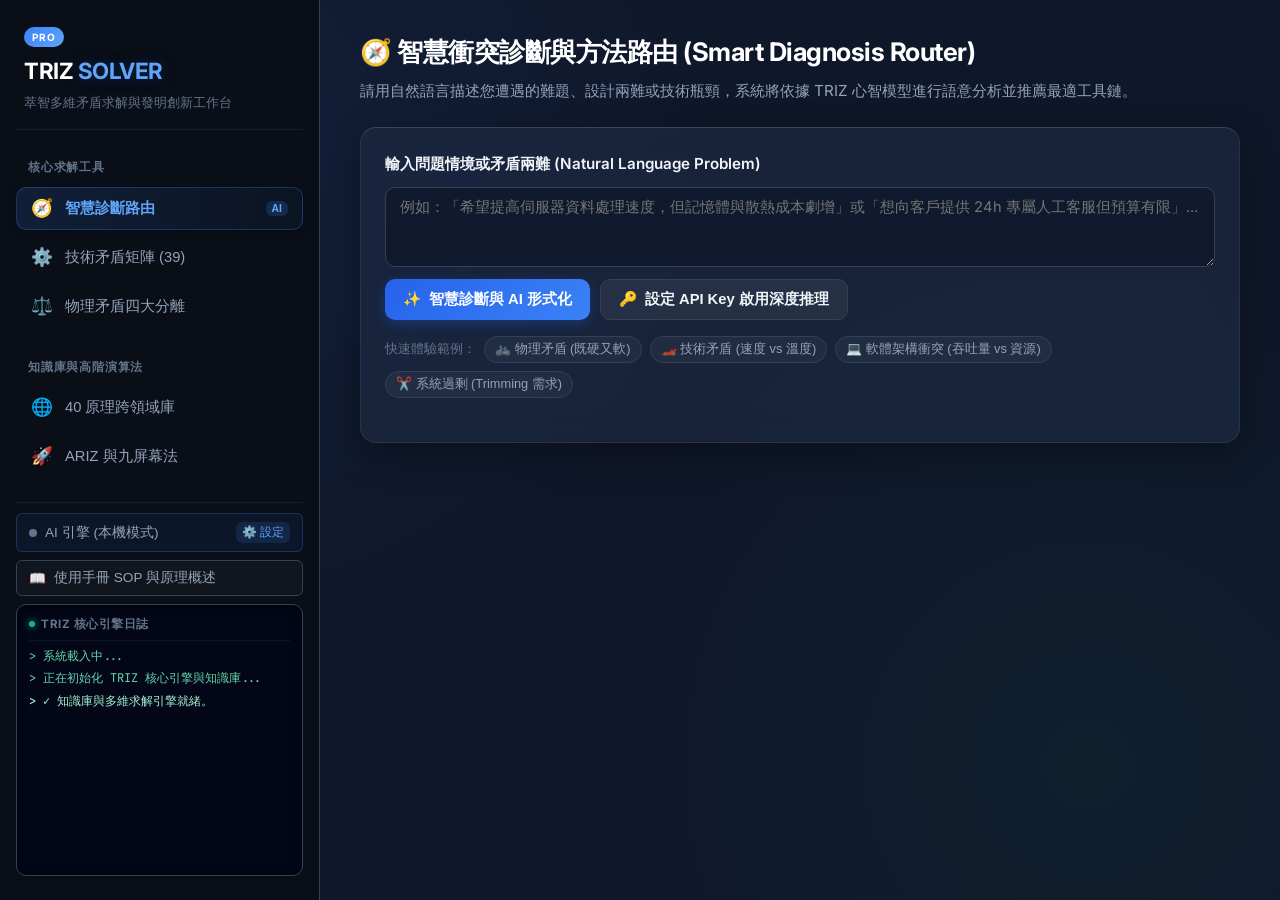
==== commit 12184bc2: "feat(ui): 新增使用手冊 SOP 與 TRIZ 原理概述多 Tab 互動指南" ====
--- a/index.html
+++ b/index.html
@@ -65,7 +65,7 @@
                 </button>
 
                 <button class="btn-help" onclick="openHelpModal()">
-                    <span>💡</span> TRIZ 方法論與操作指引
+                    <span>📖</span> 使用手冊 SOP 與原理概述
                 </button>
 
                 <div class="console-box" id="ai-console">
@@ -381,24 +381,191 @@
         </button>
     </nav>
 
-    <!-- Modal: Help & TRIZ Guide -->
+    <!-- Modal: Help & User Manual SOP -->
     <div class="modal-overlay" id="help-modal">
-        <div class="modal-container glass-card">
+        <div class="modal-container glass-card modal-large">
             <div class="modal-header">
-                <h3>💡 TRIZ 體系全景與求解工作流指引</h3>
+                <div style="display: flex; align-items: center; gap: 8px;">
+                    <span style="font-size: 1.3rem;">📖</span>
+                    <div>
+                        <h3 style="font-size: 1.15rem; margin: 0;">TRIZ 矛盾求解全能工作台 — 操作手冊 SOP 與原理概述</h3>
+                        <p style="font-size: 0.78rem; color: #94A3B8; margin-top: 2px;">Standard Operating Procedure & Methodology Guide</p>
+                    </div>
+                </div>
                 <button class="modal-close" onclick="closeHelpModal()">&times;</button>
             </div>
-            <div class="modal-body">
-                <h4>如何選擇最適合的 TRIZ 工具？</h4>
-                <div class="flow-guide-box">
-                    <p><strong>1. 【技術矛盾】</strong>：若問題表現為「改善某個指標 A 時，導致另一個指標 B 惡化」，請前往 <strong>技術矛盾矩陣工作台</strong>。</p>
-                    <p><strong>2. 【物理矛盾】</strong>：若問題表現為「對同一個部件/參數同時提出相反要求（既要 P，又要 非 P）」，請前往 <strong>物理矛盾分離工作坊</strong>。</p>
-                    <p><strong>3. 【系統成本過高或零件繁雜】</strong>：運用 <strong>功能分析與 Trimming</strong>，參考 40 發明原理中的抽取、多功能與自助原理。</p>
-                    <p><strong>4. 【高難度極限突破】</strong>：使用 <strong>ARIZ-85C</strong> 演算法與 <strong>九屏幕法</strong> 探勘時空潛在資源。</p>
-                </div>
-
-                <h4>TRIZ 40 發明原理跨領域對照概念</h4>
-                <p>本系統將經典俄系工程 40 原理延伸至軟體工程（微服務、快取、非同步、容器化）與現代商業管理（訂閱制、敏捷拆分、生態聚合），使任何行業的矛盾問題皆能獲得啟發。</p>
+            
+            <!-- Manual Subtabs -->
+            <div class="manual-tabs">
+                <button class="manual-tab active" onclick="switchManualTab('sop')">🚀 5 步標準求解 SOP</button>
+                <button class="manual-tab" onclick="switchManualTab('theory')">🧠 TRIZ 核心原理概述</button>
+                <button class="manual-tab" onclick="switchManualTab('ai')">🤖 AI 雙引擎協同指南</button>
+                <button class="manual-tab" onclick="switchManualTab('quickref')">🛠️ 五大工作台速查</button>
+            </div>
+
+            <div class="modal-body manual-modal-body">
+                <!-- TAB 1: 5 步標準求解 SOP -->
+                <div class="manual-content active" id="manual-tab-sop">
+                    <div class="sop-banner">
+                        <strong>🎯 核心理念：</strong> 不做折中妥協，精確識別核心衝突，透過發明原理與分離技術徹底消除矛盾。
+                    </div>
+
+                    <div class="sop-step-list">
+                        <div class="sop-step-card">
+                            <div class="sop-step-num">Step 1</div>
+                            <div class="sop-step-body">
+                                <h4>問題形式化與情境定義 (Formulate Problem)</h4>
+                                <p>使用自然語言具體定義遭遇的難題或挑戰。明確拆解出：</p>
+                                <ul>
+                                    <li><strong>改善目標 (What gets better)</strong>：期望提升的指標（如速度、容量、產能、便利性、客戶滿意度）。</li>
+                                    <li><strong>惡化代價 (What gets worse)</strong>：伴隨出現的負面代價（如成本、功耗、複雜度、發熱、人力負擔）。</li>
+                                </ul>
+                            </div>
+                        </div>
+
+                        <div class="sop-step-card">
+                            <div class="sop-step-num">Step 2</div>
+                            <div class="sop-step-body">
+                                <h4>矛盾類型精準判定 (Identify Conflict Type)</h4>
+                                <ul>
+                                    <li><strong>技術矛盾 (Technical Contradiction)</strong>：提升系統某項性能 A，導致另一項性能 B 惡化（A vs B 衝突）。</li>
+                                    <li><strong>物理矛盾 (Physical Contradiction)</strong>：同一物件/參數在不同條件下需同時滿足相反要求（既要 P，又要 非 P）。</li>
+                                    <li><strong>系統贅生 (Trimming)</strong>：系統功能重複、成本過高，需要修剪非必要元件。</li>
+                                </ul>
+                            </div>
+                        </div>
+
+                        <div class="sop-step-card">
+                            <div class="sop-step-num">Step 3</div>
+                            <div class="sop-step-body">
+                                <h4>定位最適工具鏈 (Tool Routing & Analysis)</h4>
+                                <ul>
+                                    <li><strong>技術矛盾</strong> ➔ 前往【39 技術矛盾矩陣】，選取改善與惡化參數，查表取得推薦原理。</li>
+                                    <li><strong>物理矛盾</strong> ➔ 前往【物理矛盾分離工作坊】，應用空間、時間、條件或系統分離破局。</li>
+                                    <li><strong>極限複雜問題</strong> ➔ 前往【ARIZ & 九屏幕法】，依序演練 4 大階段並探勘潛在時空資源。</li>
+                                </ul>
+                            </div>
+                        </div>
+
+                        <div class="sop-step-card">
+                            <div class="sop-step-num">Step 4</div>
+                            <div class="sop-step-body">
+                                <h4>跨領域原理對照與落地方案轉譯 (Cross-Domain Solution)</h4>
+                                <p>在【40 原理全景庫】中對照建議原理在<strong>經典工程、軟體/IT 架構、商業模式與管理</strong>中的實踐案例，激發針對自身問題的具體方案。</p>
+                            </div>
+                        </div>
+
+                        <div class="sop-step-card">
+                            <div class="sop-step-num">Step 5</div>
+                            <div class="sop-step-body">
+                                <h4>理想度 (IFR) 評估與實施推進 (Evaluate Ideality & Action)</h4>
+                                <p>使用理想度評估計算器：<code>理想度 I = 總有用效益 / (總獲取成本 + 總有害副作用)</code>。篩選出以最小代價達成最大價值的最佳落地創新方案。</p>
+                            </div>
+                        </div>
+                    </div>
+                </div>
+
+                <!-- TAB 2: TRIZ 核心原理概述 -->
+                <div class="manual-content" id="manual-tab-theory">
+                    <div class="theory-section">
+                        <h4>1. TRIZ 理論體系起源</h4>
+                        <p>TRIZ（俄語：Теория решения изобретательских задач，發明問題解決理論）由前蘇聯科學家<strong>根里奇·阿奇舒勒 (Genrich Altshuller)</strong> 於 1946 年創立。研究團隊分析了全球超過 250 萬份高水準專利，揭示出技術系統演化的客觀規律，證實創新發明並非隨機靈感，而是具備嚴密的科學方法與可重複模式。</p>
+                    </div>
+
+                    <div class="theory-section">
+                        <h4>2. 40 個發明創新原理 (40 Inventive Principles)</h4>
+                        <p>阿奇舒勒提煉出解決一切技術矛盾的 40 種通用思維模式。例如：</p>
+                        <div class="principles-mini-grid">
+                            <div class="mini-card"><strong>#1 分割原理</strong>：模組化、微服務、拆分部件</div>
+                            <div class="mini-card"><strong>#2 抽取原理</strong>：抽出核心功能、隔離噪聲</div>
+                            <div class="mini-card"><strong>#10 預先作用</strong>：預防性維護、快取預載</div>
+                            <div class="mini-card"><strong>#25 自助原理</strong>：自我修復、雲端自動伸縮</div>
+                        </div>
+                    </div>
+
+                    <div class="theory-section">
+                        <h4>3. 39 標準工程參數與矛盾矩陣 (Contradiction Matrix)</h4>
+                        <p>將工程與系統特性標準化為 39 個參數（如移動物體重量、速度、強度、溫度、操作方便性、可靠性等），透過 39x39 交叉矩陣直接查詢歷史發明中解決該矛盾頻率最高的 4 個核心原理。</p>
+                    </div>
+
+                    <div class="theory-section">
+                        <h4>4. 物理矛盾四大分離原理 (Separation Principles)</h4>
+                        <ul>
+                            <li><strong>空間分離 (Separation in Space)</strong>：在不同的空間區域賦予相反屬性（如：自行車鏈條外硬內軟）。</li>
+                            <li><strong>時間分離 (Separation in Time)</strong>：在不同的時間階段展現相反狀態（如：飛機起落架起飛時展開、飛行時收回）。</li>
+                            <li><strong>條件分離 (Separation upon Condition)</strong>：在不同溫度/壓力/情境下變化屬性（如：非牛頓流體防彈衣、自適應懸吊）。</li>
+                            <li><strong>系統層級分離 (Separation between System Levels)</strong>：微觀子系統具備屬性 A，巨觀超系統具備相反屬性 非 A（如：液晶螢幕單個像素與整體畫面）。</li>
+                        </ul>
+                    </div>
+
+                    <div class="theory-section">
+                        <h4>5. 技術系統 8 大進化法則與 ARIZ-85C 演算法</h4>
+                        <p>包括 S 曲線進化、向微觀層次躍遷、系統完備性、動態化增強等客觀規律；針對極端困難且無標準解的複雜問題，則啟動 ARIZ-85C 演算法進行逐步推演。</p>
+                    </div>
+                </div>
+
+                <!-- TAB 3: AI 雙引擎協同指南 -->
+                <div class="manual-content" id="manual-tab-ai">
+                    <div class="ai-guide-card">
+                        <h4>🌟 Agnes AI 原生端點整合</h4>
+                        <p>專為複雜非工程與跨領域語意解構打造：</p>
+                        <ul>
+                            <li><strong>官方 API Base URL</strong>：<code>https://apihub.agnes-ai.com/v1</code></li>
+                            <li><strong>核心模型 ID</strong>：<code>agnes-2.5-flash</code></li>
+                            <li><strong>鑑權機制</strong>：<code>Authorization: Bearer &lt;AGNES_API_KEY&gt;</code></li>
+                        </ul>
+                    </div>
+
+                    <div class="ai-guide-card">
+                        <h4>⚡ Google AI Studio 官方最新旗艦系列</h4>
+                        <p>支援 Google 最新世代全系列推理模型：</p>
+                        <ul>
+                            <li><strong>Gemini 3.x 旗艦</strong>：<code>gemini-3.7-flash</code>、<code>gemini-3.6-flash</code>、<code>gemini-3.5-flash</code>、<code>gemini-3.1-pro</code></li>
+                            <li><strong>Gemini 2.5 穩定</strong>：<code>gemini-2.5-flash</code>、<code>gemini-2.5-pro</code></li>
+                            <li><strong>鑑權雙通道</strong>：<code>x-goog-api-key</code> 標頭與 <code>?key=...</code> 雙重適配</li>
+                        </ul>
+                    </div>
+
+                    <div class="ai-guide-card">
+                        <h4>🔒 數據隱私與本機離線回退機制</h4>
+                        <p>API Key 僅保存在瀏覽器 <code>localStorage</code>，所有請求直連官方端點，絕無後端中轉。若無 API Key 或無網路連線，系統自動無縫切換至本機 130KB 完整結構化規則庫，確保 100% 隨時可用。</p>
+                    </div>
+                </div>
+
+                <!-- TAB 4: 五大工作台速查 -->
+                <div class="manual-content" id="manual-tab-quickref">
+                    <div class="quickref-grid">
+                        <div class="quickref-card">
+                            <h4>🧭 1. 智慧衝突診斷路由</h4>
+                            <p><strong>適用</strong>：剛開始分析問題、問題敘述模糊或屬於非工程/商業衝突時。</p>
+                            <p><strong>功能</strong>：自然語言語意剖析，自動判定矛盾類型並產出 3 套落地解法。</p>
+                        </div>
+
+                        <div class="quickref-card">
+                            <h4>⚙️ 2. 39 技術矛盾矩陣工作台</h4>
+                            <p><strong>適用</strong>：明確知道改善何種參數會惡化何種參數時。</p>
+                            <p><strong>功能</strong>：39 參數交叉查表、經典矩陣原理建議與理想度 IFR 計算器。</p>
+                        </div>
+
+                        <div class="quickref-card">
+                            <h4>⚖️ 3. 物理矛盾四大分離工作坊</h4>
+                            <p><strong>適用</strong>：對同一部件/狀態提出互斥要求（如既高又低、既快又安全）。</p>
+                            <p><strong>功能</strong>：空間、時間、條件、系統分離啟發式提問引導與案例庫。</p>
+                        </div>
+
+                        <div class="quickref-card">
+                            <h4>🌐 4. 40 原理跨領域全景庫</h4>
+                            <p><strong>適用</strong>：尋找具體落地靈感或檢索特定發明原理時。</p>
+                            <p><strong>功能</strong>：工程/軟體/商業三合一檢索，關鍵字與編號即時過濾。</p>
+                        </div>
+
+                        <div class="quickref-card">
+                            <h4>🚀 5. 高階演算法 (ARIZ & 九屏幕法)</h4>
+                            <p><strong>適用</strong>：遭遇瓶頸、無法用常規矩陣解決之系統極限難題。</p>
+                            <p><strong>功能</strong>：ARIZ-85C 4 階段演練、8 大進化法則與九屏幕法筆記 Markdown 導出。</p>
+                        </div>
+                    </div>
+                </div>
             </div>
         </div>
     </div>
@@ -418,21 +585,33 @@
                 <div class="form-group">
                     <label>模型選擇 (Model)</label>
                     <select id="ai-model-select" class="modern-select" onchange="handleModelSelectChange()">
-                        <optgroup label="🌟 Agnes AI 原生模型">
-                            <option value="agnes-2.5-flash" selected>agnes-2.5-flash (推薦・Agnes AI 官方端點)</option>
+                        <optgroup label="🌟 Agnes AI 官方模型 (Bearer Token)">
+                            <option value="agnes-2.5-flash" selected>agnes-2.5-flash (推薦・Agnes 官方端點)</option>
                         </optgroup>
-                        <optgroup label="⚡ Google Gemini 系列模型">
-                            <option value="gemini-2.5-flash">Gemini 2.5 Flash (Google 官方最新極速旗艦)</option>
-                            <option value="gemini-2.5-pro">Gemini 2.5 Pro (Google 頂級深思推理)</option>
-                            <option value="gemini-2.0-flash-thinking-exp">Gemini 2.0 Flash Thinking (深度思考)</option>
-                            <option value="gemini-2.0-flash">Gemini 2.0 Flash</option>
-                            <option value="gemini-1.5-flash">Gemini 1.5 Flash</option>
-                            <option value="gemini-1.5-pro">Gemini 1.5 Pro</option>
+                        <optgroup label="⚡ Google Gemini 3.x 系列 (最新世代旗艦)">
+                            <option value="gemini-3.7-flash">gemini-3.7-flash (最新旗艦・原生多模態與深度推理)</option>
+                            <option value="gemini-3.6-flash">gemini-3.6-flash (程式碼與 Agentic 執行專精)</option>
+                            <option value="gemini-3.5-flash">gemini-3.5-flash (多步驟工作流與長程任務)</option>
+                            <option value="gemini-3.5-flash-lite">gemini-3.5-flash-lite (超低延遲高輸送量)</option>
+                            <option value="gemini-3.1-pro">gemini-3.1-pro (次世代高階深思推理)</option>
+                            <option value="gemini-3-flash-preview">gemini-3-flash-preview (Gemini 3 Flash 預覽版)</option>
+                        </optgroup>
+                        <optgroup label="⚡ Google Gemini 2.5 系列 (成熟穩定)">
+                            <option value="gemini-2.5-flash">gemini-2.5-flash (成熟穩定主力・極速與精確 JSON)</option>
+                            <option value="gemini-2.5-pro">gemini-2.5-pro (成熟旗艦・複雜深思推理)</option>
+                            <option value="gemini-2.5-flash-lite">gemini-2.5-flash-lite (輕量低延遲)</option>
+                        </optgroup>
+                        <optgroup label="⚡ Google Gemini 1.5 系列 (經典相容)">
+                            <option value="gemini-1.5-flash">gemini-1.5-flash (經典相容)</option>
+                            <option value="gemini-1.5-pro">gemini-1.5-pro (經典長文本)</option>
                         </optgroup>
                         <optgroup label="🧩 自訂模型">
                             <option value="custom">自訂模型名稱 (Custom Model ID)...</option>
                         </optgroup>
                     </select>
+                    <small style="color: #64748B; font-size: 0.78rem; display: block; margin-top: 4px;">
+                        參考官方規範：<a href="https://ai.google.dev/gemini-api/docs/models" target="_blank" style="color: #60A5FA;">Google AI Studio 官方模型文檔</a> ｜ <a href="https://aistudio.google.com/app/apikey" target="_blank" style="color: #60A5FA;">取得 Gemini API Key</a>
+                    </small>
                 </div>
 
                 <div class="form-group" id="custom-model-group" style="display: none;">
--- a/css/style.css
+++ b/css/style.css
@@ -124,8 +124,7 @@
     display: flex;
     flex-direction: column;
     gap: 6px;
-    flex: 1;
-    overflow-y: auto;
+    flex-shrink: 0;
 }
 
 .nav-group-title {
@@ -186,8 +185,12 @@
 .sidebar-footer {
     display: flex;
     flex-direction: column;
-    gap: 12px;
-    margin-top: auto;
+    gap: 8px;
+    flex: 1;
+    min-height: 0;
+    margin-top: 4px;
+    padding-top: 10px;
+    border-top: 1px solid rgba(255, 255, 255, 0.06);
 }
 
 .btn-ai-config {
@@ -202,11 +205,115 @@
     font-size: 0.85rem;
     cursor: pointer;
     transition: var(--transition-fast);
+    flex-shrink: 0;
 }
 
 .btn-ai-config:hover {
     background: rgba(59, 130, 246, 0.18);
     border-color: var(--accent-brand);
+}
+
+.btn-help {
+    display: flex;
+    align-items: center;
+    gap: 8px;
+    width: 100%;
+    padding: 7px 12px;
+    background: rgba(255, 255, 255, 0.03);
+    border: 1px solid rgba(255, 255, 255, 0.08);
+    border-radius: var(--radius-sm);
+    color: var(--text-secondary);
+    font-size: 0.82rem;
+    font-weight: 500;
+    cursor: pointer;
+    transition: var(--transition-fast);
+    text-align: left;
+    flex-shrink: 0;
+}
+
+.btn-help:hover {
+    background: rgba(255, 255, 255, 0.06);
+    color: var(--text-primary);
+    border-color: rgba(255, 255, 255, 0.15);
+}
+
+.console-box {
+    background: #0B1120;
+    border: 1px solid rgba(59, 130, 246, 0.2);
+    border-radius: var(--radius-md);
+    padding: 10px 12px;
+    display: flex;
+    flex-direction: column;
+    flex: 1;
+    min-height: 180px;
+    box-shadow: inset 0 2px 8px rgba(0, 0, 0, 0.5);
+    transition: var(--transition-fast);
+}
+
+.console-box:hover {
+    border-color: rgba(59, 130, 246, 0.35);
+}
+
+.console-header {
+    display: flex;
+    align-items: center;
+    gap: 8px;
+    font-size: 0.76rem;
+    font-weight: 600;
+    color: var(--text-muted);
+    letter-spacing: 0.3px;
+    margin-bottom: 8px;
+    padding-bottom: 6px;
+    border-bottom: 1px solid rgba(255, 255, 255, 0.05);
+}
+
+.status-dot {
+    width: 7px;
+    height: 7px;
+    border-radius: 50%;
+    background: #10B981;
+    box-shadow: 0 0 8px rgba(16, 185, 129, 0.8);
+    animation: pulse-glow 2s infinite ease-in-out;
+}
+
+@keyframes pulse-glow {
+    0%, 100% { opacity: 1; transform: scale(1); }
+    50% { opacity: 0.6; transform: scale(0.9); }
+}
+
+.console-body {
+    flex: 1;
+    overflow-y: auto;
+    font-family: 'JetBrains Mono', 'Fira Code', Consolas, monospace;
+    font-size: 0.76rem;
+    line-height: 1.55;
+    color: #6EE7B7;
+    display: flex;
+    flex-direction: column;
+    gap: 5px;
+    padding-right: 4px;
+    scrollbar-width: thin;
+    scrollbar-color: rgba(59, 130, 246, 0.3) transparent;
+}
+
+.console-body::-webkit-scrollbar {
+    width: 4px;
+}
+
+.console-body::-webkit-scrollbar-thumb {
+    background: rgba(59, 130, 246, 0.3);
+    border-radius: 4px;
+}
+
+.log-line {
+    word-break: break-word;
+    opacity: 0.92;
+}
+
+.log-line:last-child {
+    opacity: 1;
+    color: #A7F3D0;
+    font-weight: 500;
 }
 
 .ai-status-indicator {
@@ -1147,11 +1254,18 @@
     position: relative;
 }
 
+.modal-container.modal-large {
+    max-width: 880px;
+    max-height: 88vh;
+    display: flex;
+    flex-direction: column;
+}
+
 .modal-header {
     display: flex;
     justify-content: space-between;
     align-items: center;
-    margin-bottom: 16px;
+    margin-bottom: 14px;
     padding-bottom: 12px;
     border-bottom: 1px solid rgba(255, 255, 255, 0.08);
 }
@@ -1174,15 +1288,194 @@
     color: #fff;
 }
 
-.flow-guide-box {
-    background: rgba(15, 23, 42, 0.8);
+/* Manual Subtabs */
+.manual-tabs {
+    display: flex;
+    gap: 8px;
+    padding-bottom: 12px;
+    border-bottom: 1px solid rgba(255, 255, 255, 0.06);
+    margin-bottom: 16px;
+    overflow-x: auto;
+    flex-shrink: 0;
+}
+
+.manual-tab {
+    padding: 8px 14px;
+    background: rgba(255, 255, 255, 0.03);
+    border: 1px solid rgba(255, 255, 255, 0.08);
+    border-radius: var(--radius-sm);
+    color: var(--text-secondary);
+    font-size: 0.84rem;
+    font-weight: 500;
+    cursor: pointer;
+    transition: var(--transition-fast);
+    white-space: nowrap;
+}
+
+.manual-tab:hover {
+    background: rgba(255, 255, 255, 0.08);
+    color: var(--text-primary);
+}
+
+.manual-tab.active {
+    background: linear-gradient(135deg, rgba(59, 130, 246, 0.2), rgba(59, 130, 246, 0.1));
+    border-color: var(--accent-brand);
+    color: var(--accent-sky);
+    font-weight: 600;
+}
+
+.manual-modal-body {
+    flex: 1;
+    overflow-y: auto;
+    padding-right: 4px;
+}
+
+.manual-content {
+    display: none;
+    flex-direction: column;
+    gap: 16px;
+}
+
+.manual-content.active {
+    display: flex;
+}
+
+/* SOP Step Cards */
+.sop-banner {
+    background: linear-gradient(90deg, rgba(59, 130, 246, 0.15), rgba(16, 185, 129, 0.1));
+    border-left: 4px solid var(--accent-brand);
+    padding: 12px 16px;
+    border-radius: 0 var(--radius-md) var(--radius-md) 0;
+    font-size: 0.88rem;
+    color: #E2E8F0;
+}
+
+.sop-step-list {
+    display: flex;
+    flex-direction: column;
+    gap: 12px;
+}
+
+.sop-step-card {
+    display: flex;
+    gap: 14px;
+    background: rgba(15, 23, 42, 0.6);
+    border: 1px solid rgba(255, 255, 255, 0.06);
     border-radius: var(--radius-md);
     padding: 14px;
-    margin: 12px 0 16px 0;
-    font-size: 0.88rem;
-    display: flex;
-    flex-direction: column;
+    transition: var(--transition-fast);
+}
+
+.sop-step-card:hover {
+    border-color: rgba(59, 130, 246, 0.3);
+    background: rgba(15, 23, 42, 0.8);
+}
+
+.sop-step-num {
+    display: flex;
+    align-items: center;
+    justify-content: center;
+    font-size: 0.76rem;
+    font-weight: 700;
+    color: #fff;
+    background: linear-gradient(135deg, var(--accent-brand), var(--accent-sky));
+    padding: 4px 10px;
+    border-radius: var(--radius-sm);
+    height: fit-content;
+    white-space: nowrap;
+}
+
+.sop-step-body {
+    flex: 1;
+    font-size: 0.86rem;
+    color: var(--text-secondary);
+}
+
+.sop-step-body h4 {
+    color: #F8FAFC;
+    font-size: 0.95rem;
+    margin-bottom: 6px;
+}
+
+.sop-step-body ul {
+    margin-top: 6px;
+    padding-left: 18px;
+    display: flex;
+    flex-direction: column;
+    gap: 4px;
+}
+
+/* Theory & AI Sections */
+.theory-section, .ai-guide-card {
+    background: rgba(15, 23, 42, 0.6);
+    border: 1px solid rgba(255, 255, 255, 0.06);
+    border-radius: var(--radius-md);
+    padding: 16px;
+}
+
+.theory-section h4, .ai-guide-card h4 {
+    color: var(--accent-sky);
+    font-size: 1rem;
+    margin-bottom: 8px;
+}
+
+.theory-section p, .ai-guide-card p {
+    font-size: 0.86rem;
+    color: var(--text-secondary);
+    line-height: 1.6;
+}
+
+.theory-section ul, .ai-guide-card ul {
+    margin-top: 8px;
+    padding-left: 18px;
+    font-size: 0.86rem;
+    color: var(--text-secondary);
+    display: flex;
+    flex-direction: column;
+    gap: 5px;
+}
+
+.principles-mini-grid {
+    display: grid;
+    grid-template-columns: repeat(auto-fit, minmax(200px, 1fr));
     gap: 8px;
+    margin-top: 10px;
+}
+
+.mini-card {
+    background: rgba(255, 255, 255, 0.03);
+    border: 1px solid rgba(255, 255, 255, 0.06);
+    border-radius: var(--radius-sm);
+    padding: 8px 12px;
+    font-size: 0.8rem;
+    color: var(--text-muted);
+}
+
+.mini-card strong {
+    color: #93C5FD;
+}
+
+.quickref-grid {
+    display: grid;
+    grid-template-columns: repeat(auto-fit, minmax(240px, 1fr));
+    gap: 12px;
+}
+
+.quickref-card {
+    background: rgba(15, 23, 42, 0.6);
+    border: 1px solid rgba(255, 255, 255, 0.06);
+    border-radius: var(--radius-md);
+    padding: 14px;
+    font-size: 0.84rem;
+    color: var(--text-secondary);
+    display: flex;
+    flex-direction: column;
+    gap: 6px;
+}
+
+.quickref-card h4 {
+    color: var(--accent-sky);
+    font-size: 0.92rem;
 }
 
 /* ==========================================================================
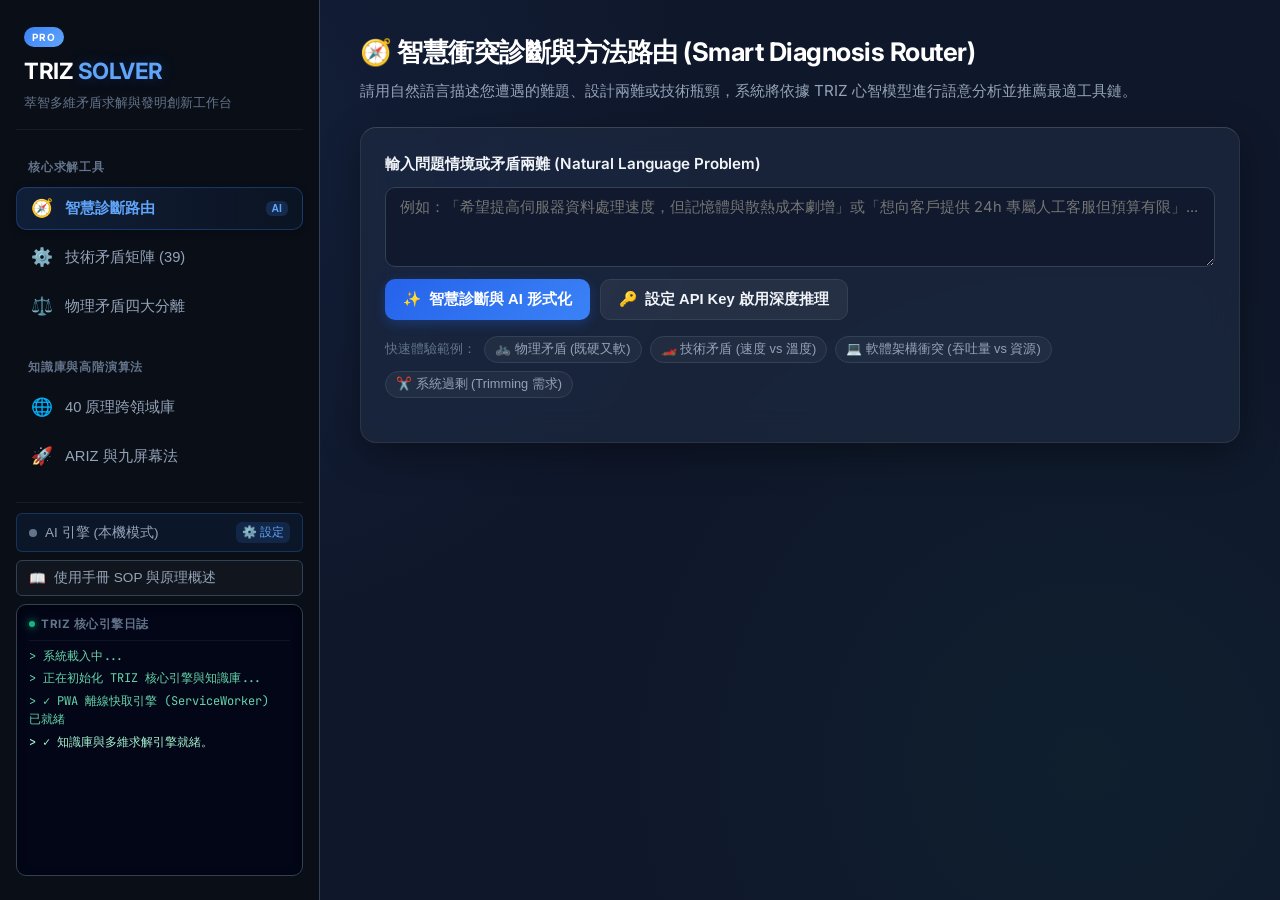
==== commit 90aa575f: "feat(pwa): 導入 PWA 相容技術架構，支援離線快取、獨立 App 安裝與行動端全螢幕原生體驗" ====
--- a/index.html
+++ b/index.html
@@ -3,11 +3,22 @@
 
 <head>
     <meta charset="UTF-8">
-    <meta name="viewport" content="width=device-width, initial-scale=1.0">
+    <meta name="viewport" content="width=device-width, initial-scale=1.0, maximum-scale=5.0, viewport-fit=cover">
     <title>TRIZ Solver - 萃智多維矛盾求解與發明創新全能工作台</title>
     <meta name="description"
         content="AI-Assisted TRIZ Innovation Suite - 整合 40 發明原理、39 矛盾矩陣、物理矛盾四大分離、跨領域案例、ARIZ-85C 演算法與九屏幕法。">
+    
+    <!-- PWA & Mobile Web App Meta -->
+    <link rel="manifest" href="manifest.json">
+    <meta name="theme-color" content="#0F172A">
+    <meta name="mobile-web-app-capable" content="yes">
+    <meta name="apple-mobile-web-app-capable" content="yes">
+    <meta name="apple-mobile-web-app-status-bar-style" content="black-translucent">
+    <meta name="apple-mobile-web-app-title" content="TRIZ Solver">
+    <link rel="apple-touch-icon" href="icons/icon-192.png">
+    <link rel="icon" type="image/png" sizes="192x192" href="icons/icon-192.png">
     <link rel="icon" href="data:image/svg+xml,<svg xmlns='http://www.w3.org/2000/svg' viewBox='0 0 100 100'><text y='.9em' font-size='90'>💡</text></svg>">
+    
     <link rel="stylesheet" href="css/style.css?v=2.0">
     <link rel="preconnect" href="https://fonts.googleapis.com">
     <link rel="preconnect" href="https://fonts.gstatic.com" crossorigin>
@@ -68,6 +79,10 @@
                     <span>📖</span> 使用手冊 SOP 與原理概述
                 </button>
 
+                <button id="btn-pwa-install" class="btn-help" style="display: none; background: rgba(59, 130, 246, 0.12); border-color: rgba(59, 130, 246, 0.3); color: #93C5FD;" onclick="installPWA()">
+                    <span>📥</span> 安裝 App 至手機/桌面
+                </button>
+
                 <div class="console-box" id="ai-console">
                     <div class="console-header">
                         <div class="status-dot"></div>
@@ -82,6 +97,21 @@
 
         <!-- Main Content Area -->
         <main class="main-content">
+            <!-- Mobile Top Header (Visible on mobile/PWA) -->
+            <header class="mobile-top-header">
+                <div class="mobile-brand">
+                    <span class="brand-badge">PRO</span>
+                    <span class="m-brand-title">TRIZ <span class="highlight">SOLVER</span></span>
+                </div>
+                <div class="mobile-top-actions">
+                    <button class="m-action-btn" onclick="openAISettingsModal()" title="AI 雲端引擎設定">
+                        <span>⚙️</span> AI 設定
+                    </button>
+                    <button class="m-action-btn" onclick="openHelpModal()" title="使用手冊 SOP 與原理概述">
+                        <span>📖</span> SOP 指南
+                    </button>
+                </div>
+            </header>
 
             <!-- WORKSPACE 1: 智慧診斷路由 (Smart Diagnosis) -->
             <section id="workspace-diagnosis" class="workspace active">
@@ -465,43 +495,137 @@
                     </div>
                 </div>
 
-                <!-- TAB 2: TRIZ 核心原理概述 -->
+                <!-- TAB 2: TRIZ 核心原理概述 (深入淺出完全圖解手冊) -->
                 <div class="manual-content" id="manual-tab-theory">
-                    <div class="theory-section">
-                        <h4>1. TRIZ 理論體系起源</h4>
-                        <p>TRIZ（俄語：Теория решения изобретательских задач，發明問題解決理論）由前蘇聯科學家<strong>根里奇·阿奇舒勒 (Genrich Altshuller)</strong> 於 1946 年創立。研究團隊分析了全球超過 250 萬份高水準專利，揭示出技術系統演化的客觀規律，證實創新發明並非隨機靈感，而是具備嚴密的科學方法與可重複模式。</p>
-                    </div>
-
-                    <div class="theory-section">
-                        <h4>2. 40 個發明創新原理 (40 Inventive Principles)</h4>
-                        <p>阿奇舒勒提煉出解決一切技術矛盾的 40 種通用思維模式。例如：</p>
-                        <div class="principles-mini-grid">
-                            <div class="mini-card"><strong>#1 分割原理</strong>：模組化、微服務、拆分部件</div>
-                            <div class="mini-card"><strong>#2 抽取原理</strong>：抽出核心功能、隔離噪聲</div>
-                            <div class="mini-card"><strong>#10 預先作用</strong>：預防性維護、快取預載</div>
-                            <div class="mini-card"><strong>#25 自助原理</strong>：自我修復、雲端自動伸縮</div>
-                        </div>
-                    </div>
-
-                    <div class="theory-section">
-                        <h4>3. 39 標準工程參數與矛盾矩陣 (Contradiction Matrix)</h4>
-                        <p>將工程與系統特性標準化為 39 個參數（如移動物體重量、速度、強度、溫度、操作方便性、可靠性等），透過 39x39 交叉矩陣直接查詢歷史發明中解決該矛盾頻率最高的 4 個核心原理。</p>
-                    </div>
-
-                    <div class="theory-section">
-                        <h4>4. 物理矛盾四大分離原理 (Separation Principles)</h4>
-                        <ul>
-                            <li><strong>空間分離 (Separation in Space)</strong>：在不同的空間區域賦予相反屬性（如：自行車鏈條外硬內軟）。</li>
-                            <li><strong>時間分離 (Separation in Time)</strong>：在不同的時間階段展現相反狀態（如：飛機起落架起飛時展開、飛行時收回）。</li>
-                            <li><strong>條件分離 (Separation upon Condition)</strong>：在不同溫度/壓力/情境下變化屬性（如：非牛頓流體防彈衣、自適應懸吊）。</li>
-                            <li><strong>系統層級分離 (Separation between System Levels)</strong>：微觀子系統具備屬性 A，巨觀超系統具備相反屬性 非 A（如：液晶螢幕單個像素與整體畫面）。</li>
-                        </ul>
-                    </div>
-
-                    <div class="theory-section">
-                        <h4>5. 技術系統 8 大進化法則與 ARIZ-85C 演算法</h4>
-                        <p>包括 S 曲線進化、向微觀層次躍遷、系統完備性、動態化增強等客觀規律；針對極端困難且無標準解的複雜問題，則啟動 ARIZ-85C 演算法進行逐步推演。</p>
-                    </div>
+                    
+                    <!-- 核心靈魂 -->
+                    <div class="theory-hero-card">
+                        <div class="theory-badge">TRIZ 的核心靈魂</div>
+                        <h3>「拒絕折中妥協，把『魚與熊掌不可兼得』變成『魚與熊掌兼得』的創新科學」</h3>
+                        <p>傳統思維遇到難題往往選擇<strong>折中妥協</strong>（想要車跑得快，就忍受高油耗；想要手機續航長，就忍受厚重電池）。而 TRIZ 的核心哲學是：<strong>絕不妥協！必須找出底層相互掐架的衝突，並用客觀發明規律直接消滅衝突！</strong></p>
+                    </div>
+
+                    <!-- 1. 最終理想解 IFR -->
+                    <div class="theory-card">
+                        <div class="theory-card-header">
+                            <span class="theory-icon">🌟</span>
+                            <h4>一、最終理想解 (IFR, Ideal Final Result) — 「最好的系統，是沒有系統」</h4>
+                        </div>
+                        <div class="theory-card-body">
+                            <p><strong>通俗比喻：</strong>最好的割草機不是更大馬力的機器，而是<strong>「自己長不高的草」</strong>；最好的黑板擦不是更吸灰的擦子，而是<strong>「不會產生粉塵的電子黑板」</strong>。</p>
+                            <div class="formula-box">
+                                <span class="formula-title">📐 理想度公式 (Ideality Formula)：</span>
+                                <div class="formula-math">理想度 (I) = 總有用功能 (Benefits) / [ 總獲取成本 (Cost) + 總有害副作用 (Harm) ]</div>
+                            </div>
+                            <p><strong>終極心法：</strong>讓系統本身「消失」（不花錢、不佔空間、不耗能量），但它的功能卻 100% 被完整實現！</p>
+                        </div>
+                    </div>
+
+                    <!-- 2. 兩種矛盾 -->
+                    <div class="theory-card">
+                        <div class="theory-card-header">
+                            <span class="theory-icon">⚖️</span>
+                            <h4>二、矛盾的兩個境界 — 技術矛盾 vs 物理矛盾</h4>
+                        </div>
+                        <div class="theory-card-body">
+                            <div class="conflict-compare-grid">
+                                <div class="compare-box">
+                                    <h5>⚔️ 技術矛盾（A 與 B 拔河）</h5>
+                                    <p class="compare-desc"><strong>現象：</strong>你想提升性能 A，卻導致性能 B 變差。</p>
+                                    <p class="compare-eg"><strong>實例：</strong>手機螢幕想要變大（視覺爽），但耗電與重量隨之劇增（攜帶痛苦）。</p>
+                                    <p class="compare-solve"><strong>🎯 破局法：</strong>查閱 <strong>39 矛盾矩陣</strong>，借鑒歷史專利中最常用的 4 個發明原理打破僵局。</p>
+                                </div>
+                                <div class="compare-box">
+                                    <h5>🤯 物理矛盾（對同一物件的精神分裂要求）</h5>
+                                    <p class="compare-desc"><strong>現象：</strong>對同一個物件，既要求它是 P，又要求它是 非 P。</p>
+                                    <p class="compare-eg"><strong>實例：</strong>自行車鏈條——「既要硬（承受拉力），又要軟（繞齒輪彎曲）」。飛機起落架——「既要有（起降支撐），又要沒有（飛行減阻）」。</p>
+                                    <p class="compare-solve"><strong>🎯 破局法：</strong>運用 <strong>四大分離原理</strong>（空間、時間、條件、系統層級）將衝突徹底拆開！</p>
+                                </div>
+                            </div>
+                        </div>
+                    </div>
+
+                    <!-- 3. 四大分離原理 -->
+                    <div class="theory-card">
+                        <div class="theory-card-header">
+                            <span class="theory-icon">🔮</span>
+                            <h4>三、四大分離原理 (解決物理矛盾的 4 種神奇拆解術)</h4>
+                        </div>
+                        <div class="theory-card-body">
+                            <div class="separation-grid">
+                                <div class="sep-item">
+                                    <div class="sep-title">🗺️ 1. 空間分離 (Separation in Space)</div>
+                                    <div class="sep-subtitle">心法：讓衝突在不同的地方發生（這裡 P，那裡 非 P）</div>
+                                    <p><strong>生活範例：</strong>自行車鏈條——外殼與銷軸堅硬耐磨（硬），關節軸承內部圓滑可活動（軟）；老花與近視雙焦點眼鏡。</p>
+                                </div>
+                                <div class="sep-item">
+                                    <div class="sep-title">⏰ 2. 時間分離 (Separation in Time)</div>
+                                    <div class="sep-subtitle">心法：讓衝突在不同的時間發生（這時 P，那時 非 P）</div>
+                                    <p><strong>生活範例：</strong>飛機起落架——起飛降落時展開（有起落架），飛行巡航時收進機腹（沒有起落架）；紅綠燈交叉路口交替通行。</p>
+                                </div>
+                                <div class="sep-item">
+                                    <div class="sep-title">🧪 3. 條件分離 (Separation upon Condition)</div>
+                                    <div class="sep-subtitle">心法：在特定環境或刺激下才切換狀態</div>
+                                    <p><strong>生活範例：</strong>非牛頓流體防彈衣——平時穿著柔軟舒適（軟），遭子彈高速撞擊瞬間硬化阻擋（硬）；光致變色太陽眼鏡。</p>
+                                </div>
+                                <div class="sep-item">
+                                    <div class="sep-title">🧩 4. 系統層級分離 (Separation between System Levels)</div>
+                                    <div class="sep-subtitle">心法：單個零件沒有此屬性，但組裝成群體時具備該屬性</div>
+                                    <p><strong>生活範例：</strong>電腦螢幕——放大看每個像素只是孤立的紅綠藍光點（無意義），但縮小看整個螢幕就呈現出生動高清的電影畫面。</p>
+                                </div>
+                            </div>
+                        </div>
+                    </div>
+
+                    <!-- 4. 40 發明原理 -->
+                    <div class="theory-card">
+                        <div class="theory-card-header">
+                            <span class="theory-icon">💡</span>
+                            <h4>四、40 發明原理 — 全宇宙創新的 40 把萬能金鑰</h4>
+                        </div>
+                        <div class="theory-card-body">
+                            <p>阿奇舒勒研究發現，<strong>人類 95% 以上的專利發明，本質上都是在重複使用這 40 個思維套路</strong>！無論造火箭、寫程式還是做商業模式，都能一通百通：</p>
+                            <div class="principles-showcase-grid">
+                                <div class="p-card">
+                                    <span class="p-num">#1 分割原理 (Segmentation)</span>
+                                    <p><strong>工程：</strong>模組化組合家具、分段火箭</p>
+                                    <p><strong>軟體：</strong>微服務架構 (Microservices)、資料庫分庫分表</p>
+                                    <p><strong>商業：</strong>敏捷小團隊、軟體訂閱制拆分付費</p>
+                                </div>
+                                <div class="p-card">
+                                    <span class="p-num">#10 預先作用 (Preliminary Action)</span>
+                                    <p><strong>工程：</strong>預應力鋼筋混凝土、手術前預先消毒</p>
+                                    <p><strong>軟體：</strong>快取預加載 (Cache Pre-fetching)、CDN 邊緣分發</p>
+                                    <p><strong>商業：</strong>預售眾籌 (Kickstarter)、會員預充值</p>
+                                </div>
+                                <div class="p-card">
+                                    <span class="p-num">#25 自助原理 (Self-service)</span>
+                                    <p><strong>工程：</strong>自潤滑軸承、自動補胎液</p>
+                                    <p><strong>軟體：</strong>雲端自動伸縮 (Auto-scaling)、微服務自我修復</p>
+                                    <p><strong>商業：</strong>自助結帳櫃檯、IKEA 自行組裝、SaaS 自助註冊</p>
+                                </div>
+                                <div class="p-card">
+                                    <span class="p-num">#13 反向作用 (The Other Way Round)</span>
+                                    <p><strong>工程：</strong>讓工件不動、工具旋轉；跑步機（人在原地跑，地面往後滾動）</p>
+                                    <p><strong>軟體：</strong>控制反轉 (IoC / DI)、反向代理 (Reverse Proxy)</p>
+                                    <p><strong>商業：</strong>倒過來收費（Freemium 免費增值、向廣告主收費對用戶免費）</p>
+                                </div>
+                            </div>
+                        </div>
+                    </div>
+
+                    <!-- 5. 8 大進化法則與九屏幕法 -->
+                    <div class="theory-card">
+                        <div class="theory-card-header">
+                            <span class="theory-icon">🚀</span>
+                            <h4>五、技術進化法則與九屏幕法 — 預測未來的望遠鏡</h4>
+                        </div>
+                        <div class="theory-card-body">
+                            <p><strong>技術系統進化客觀規律：</strong>系統就像生物演化一樣，必然朝向<strong>「動態化、柔性化、微觀化、自協調」</strong>演進（例如：實體按鍵手機 ➔ 電容觸控螢幕 ➔ 語音/手勢 ➔ 腦機介面）。</p>
+                            <p style="margin-top: 8px;"><strong>九屏幕法 (3×3 時空透視鏡)：</strong>遇到瓶頸時，跳出當前系統：<strong>向上看超系統（環境/生態）、向下看子系統（元件/微觀），向前看過去、向後看未來</strong>，從未被發現的時空角落挖掘免費資源！</p>
+                        </div>
+                    </div>
+
                 </div>
 
                 <!-- TAB 3: AI 雙引擎協同指南 -->
--- a/css/style.css
+++ b/css/style.css
@@ -1405,27 +1405,234 @@
     gap: 4px;
 }
 
-/* Theory & AI Sections */
-.theory-section, .ai-guide-card {
+/* Theory Hero & Deep Cards */
+.theory-hero-card {
+    background: linear-gradient(135deg, rgba(30, 41, 59, 0.9), rgba(15, 23, 42, 0.95));
+    border: 1px solid rgba(96, 165, 250, 0.35);
+    border-radius: var(--radius-lg);
+    padding: 20px;
+    box-shadow: 0 8px 32px rgba(0, 0, 0, 0.4);
+    position: relative;
+    overflow: hidden;
+}
+
+.theory-badge {
+    display: inline-block;
+    background: linear-gradient(135deg, var(--accent-brand), var(--accent-sky));
+    color: #fff;
+    font-size: 0.72rem;
+    font-weight: 700;
+    padding: 3px 10px;
+    border-radius: var(--radius-full);
+    margin-bottom: 8px;
+    letter-spacing: 0.5px;
+}
+
+.theory-hero-card h3 {
+    color: #F1F5F9;
+    font-size: 1.15rem;
+    line-height: 1.5;
+    margin-bottom: 8px;
+}
+
+.theory-hero-card p {
+    font-size: 0.88rem;
+    color: var(--text-secondary);
+    line-height: 1.6;
+}
+
+.theory-card {
+    background: rgba(15, 23, 42, 0.6);
+    border: 1px solid rgba(255, 255, 255, 0.08);
+    border-radius: var(--radius-md);
+    padding: 18px;
+    transition: var(--transition-fast);
+}
+
+.theory-card:hover {
+    border-color: rgba(59, 130, 246, 0.3);
+    background: rgba(15, 23, 42, 0.75);
+}
+
+.theory-card-header {
+    display: flex;
+    align-items: center;
+    gap: 10px;
+    margin-bottom: 12px;
+    padding-bottom: 8px;
+    border-bottom: 1px solid rgba(255, 255, 255, 0.05);
+}
+
+.theory-icon {
+    font-size: 1.3rem;
+}
+
+.theory-card-header h4 {
+    color: var(--accent-sky);
+    font-size: 1.02rem;
+    margin: 0;
+}
+
+.theory-card-body {
+    font-size: 0.88rem;
+    color: var(--text-secondary);
+    line-height: 1.65;
+}
+
+.formula-box {
+    background: rgba(59, 130, 246, 0.1);
+    border: 1px solid rgba(59, 130, 246, 0.25);
+    border-radius: var(--radius-sm);
+    padding: 10px 14px;
+    margin: 10px 0;
+}
+
+.formula-title {
+    display: block;
+    font-size: 0.78rem;
+    font-weight: 700;
+    color: var(--accent-sky);
+    margin-bottom: 4px;
+}
+
+.formula-math {
+    font-family: 'JetBrains Mono', Consolas, monospace;
+    font-size: 0.84rem;
+    color: #6EE7B7;
+    font-weight: 600;
+}
+
+/* Conflict Comparison Grid */
+.conflict-compare-grid {
+    display: grid;
+    grid-template-columns: repeat(auto-fit, minmax(280px, 1fr));
+    gap: 12px;
+    margin-top: 6px;
+}
+
+.compare-box {
+    background: rgba(255, 255, 255, 0.02);
+    border: 1px solid rgba(255, 255, 255, 0.06);
+    border-radius: var(--radius-sm);
+    padding: 14px;
+}
+
+.compare-box h5 {
+    color: #F8FAFC;
+    font-size: 0.92rem;
+    margin-bottom: 8px;
+}
+
+.compare-desc {
+    font-size: 0.82rem;
+    color: #94A3B8;
+    margin-bottom: 6px;
+}
+
+.compare-eg {
+    font-size: 0.82rem;
+    color: #CBD5E1;
+    background: rgba(0, 0, 0, 0.25);
+    padding: 6px 10px;
+    border-radius: 4px;
+    margin-bottom: 8px;
+}
+
+.compare-solve {
+    font-size: 0.82rem;
+    color: #93C5FD;
+}
+
+/* Four Separations Grid */
+.separation-grid {
+    display: grid;
+    grid-template-columns: repeat(auto-fit, minmax(260px, 1fr));
+    gap: 12px;
+    margin-top: 6px;
+}
+
+.sep-item {
+    background: rgba(255, 255, 255, 0.02);
+    border-left: 3px solid var(--accent-brand);
+    border-radius: 0 var(--radius-sm) var(--radius-sm) 0;
+    padding: 12px 14px;
+}
+
+.sep-title {
+    font-weight: 700;
+    color: #F8FAFC;
+    font-size: 0.9rem;
+}
+
+.sep-subtitle {
+    font-size: 0.78rem;
+    color: var(--accent-sky);
+    margin: 4px 0 6px 0;
+}
+
+.sep-item p {
+    font-size: 0.82rem;
+    color: var(--text-secondary);
+    line-height: 1.5;
+}
+
+/* Principles Showcase Grid */
+.principles-showcase-grid {
+    display: grid;
+    grid-template-columns: repeat(auto-fit, minmax(240px, 1fr));
+    gap: 10px;
+    margin-top: 10px;
+}
+
+.p-card {
+    background: rgba(255, 255, 255, 0.02);
+    border: 1px solid rgba(255, 255, 255, 0.06);
+    border-radius: var(--radius-sm);
+    padding: 12px;
+    font-size: 0.82rem;
+    display: flex;
+    flex-direction: column;
+    gap: 4px;
+}
+
+.p-num {
+    font-weight: 700;
+    color: #60A5FA;
+    font-size: 0.85rem;
+    margin-bottom: 2px;
+}
+
+.p-card p {
+    margin: 0;
+    line-height: 1.45;
+    color: var(--text-secondary);
+}
+
+.p-card strong {
+    color: #E2E8F0;
+}
+
+/* AI Guide Card */
+.ai-guide-card {
     background: rgba(15, 23, 42, 0.6);
     border: 1px solid rgba(255, 255, 255, 0.06);
     border-radius: var(--radius-md);
     padding: 16px;
 }
 
-.theory-section h4, .ai-guide-card h4 {
+.ai-guide-card h4 {
     color: var(--accent-sky);
     font-size: 1rem;
     margin-bottom: 8px;
 }
 
-.theory-section p, .ai-guide-card p {
+.ai-guide-card p {
     font-size: 0.86rem;
     color: var(--text-secondary);
     line-height: 1.6;
 }
 
-.theory-section ul, .ai-guide-card ul {
+.ai-guide-card ul {
     margin-top: 8px;
     padding-left: 18px;
     font-size: 0.86rem;
@@ -1433,26 +1640,6 @@
     display: flex;
     flex-direction: column;
     gap: 5px;
-}
-
-.principles-mini-grid {
-    display: grid;
-    grid-template-columns: repeat(auto-fit, minmax(200px, 1fr));
-    gap: 8px;
-    margin-top: 10px;
-}
-
-.mini-card {
-    background: rgba(255, 255, 255, 0.03);
-    border: 1px solid rgba(255, 255, 255, 0.06);
-    border-radius: var(--radius-sm);
-    padding: 8px 12px;
-    font-size: 0.8rem;
-    color: var(--text-muted);
-}
-
-.mini-card strong {
-    color: #93C5FD;
 }
 
 .quickref-grid {
@@ -1479,16 +1666,75 @@
 }
 
 /* ==========================================================================
-   MOBILE BOTTOM BAR & RESPONSIVE BREAKPOINTS
+   MOBILE TOP BAR, BOTTOM NAV & PWA RESPONSIVE BREAKPOINTS
    ========================================================================== */
+.mobile-top-header {
+    display: none;
+    align-items: center;
+    justify-content: space-between;
+    padding: 12px 16px;
+    background: rgba(15, 23, 42, 0.9);
+    backdrop-filter: blur(12px);
+    -webkit-backdrop-filter: blur(12px);
+    border-bottom: 1px solid rgba(255, 255, 255, 0.08);
+    position: sticky;
+    top: 0;
+    z-index: 40;
+    margin: -20px -16px 16px -16px;
+}
+
+.mobile-brand {
+    display: flex;
+    align-items: center;
+    gap: 8px;
+}
+
+.m-brand-title {
+    font-size: 1.1rem;
+    font-weight: 700;
+    color: #fff;
+}
+
+.m-brand-title .highlight {
+    color: var(--accent-sky);
+}
+
+.mobile-top-actions {
+    display: flex;
+    align-items: center;
+    gap: 8px;
+}
+
+.m-action-btn {
+    display: flex;
+    align-items: center;
+    gap: 4px;
+    padding: 5px 10px;
+    background: rgba(59, 130, 246, 0.12);
+    border: 1px solid rgba(59, 130, 246, 0.25);
+    border-radius: var(--radius-sm);
+    color: var(--accent-sky);
+    font-size: 0.78rem;
+    font-weight: 600;
+    cursor: pointer;
+    touch-action: manipulation;
+}
+
+.m-action-btn:active {
+    background: rgba(59, 130, 246, 0.25);
+}
+
 .mobile-nav {
     display: none;
     position: fixed;
     bottom: 0;
     left: 0;
     width: 100vw;
-    height: 60px;
-    background: var(--bg-sidebar);
+    height: calc(60px + env(safe-area-inset-bottom, 0px));
+    padding-bottom: env(safe-area-inset-bottom, 0px);
+    background: rgba(15, 23, 42, 0.95);
+    backdrop-filter: blur(16px);
+    -webkit-backdrop-filter: blur(16px);
     border-top: 1px solid var(--border-subtle);
     z-index: 50;
     justify-content: space-around;
@@ -1503,18 +1749,22 @@
     flex-direction: column;
     align-items: center;
     justify-content: center;
-    font-size: 0.7rem;
-    min-width: 44px;
-    min-height: 44px;
+    font-size: 0.72rem;
+    min-width: 48px;
+    min-height: 48px;
     cursor: pointer;
+    touch-action: manipulation;
+    -webkit-tap-highlight-color: transparent;
+    transition: var(--transition-fast);
 }
 
 .mobile-nav-item.active {
     color: var(--accent-sky);
+    font-weight: 600;
 }
 
 .m-icon {
-    font-size: 1.2rem;
+    font-size: 1.25rem;
     margin-bottom: 2px;
 }
 
@@ -1523,17 +1773,22 @@
         display: none;
     }
 
+    .mobile-top-header {
+        display: flex;
+    }
+
     .mobile-nav {
         display: flex;
     }
 
     body {
         overflow: auto;
+        -webkit-overflow-scrolling: touch;
     }
 
     .app-container {
         height: auto;
-        padding-bottom: 70px;
+        padding-bottom: calc(75px + env(safe-area-inset-bottom, 0px));
     }
 
     .main-content {
@@ -1547,4 +1802,25 @@
     .nine-windows-grid {
         grid-template-columns: 80px 1fr 1fr 1fr;
     }
+
+    .modal-container.modal-large {
+        max-height: 90vh;
+        padding: 16px;
+    }
+
+    .manual-tabs {
+        gap: 6px;
+    }
+
+    .manual-tab {
+        padding: 6px 10px;
+        font-size: 0.78rem;
+    }
+}
+
+/* PWA Standalone Mode Enhancements */
+@media (display-mode: standalone) {
+    .mobile-top-header {
+        padding-top: calc(12px + env(safe-area-inset-top, 0px));
+    }
 }
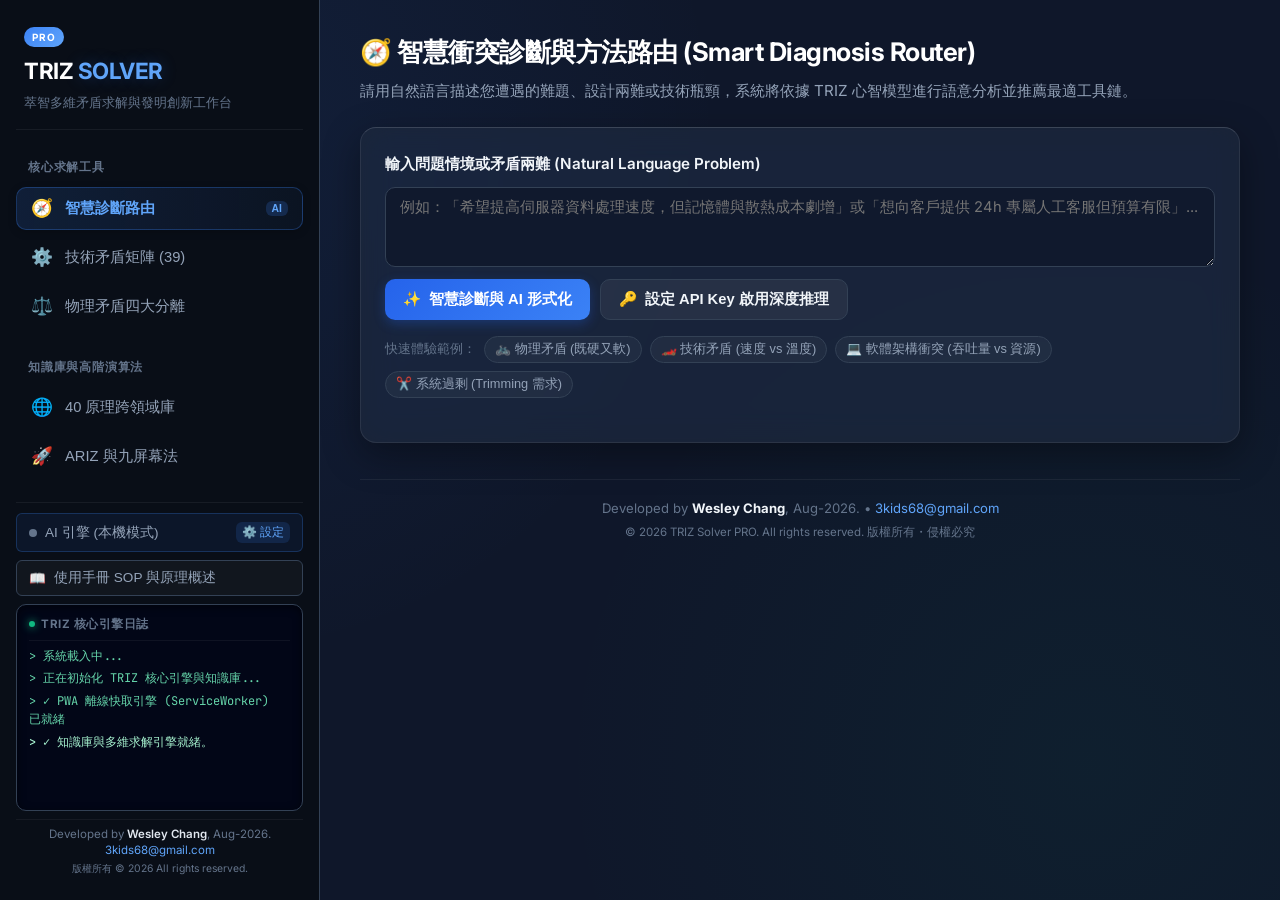
==== commit 81b7c575: "docs(ui): 在側邊欄、操作手冊與頁尾加入作者資訊 (Wesley Chang) 與版權聲明" ====
--- a/index.html
+++ b/index.html
@@ -92,6 +92,12 @@
                         <span class="log-line">> 系統載入中...</span>
                     </div>
                 </div>
+
+                <div class="sidebar-copyright">
+                    <p class="author-info">Developed by <strong>Wesley Chang</strong>, Aug-2026.</p>
+                    <p class="contact-info"><a href="mailto:3kids68@gmail.com">3kids68@gmail.com</a></p>
+                    <p class="legal-notice">版權所有 &copy; 2026 All rights reserved.</p>
+                </div>
             </div>
         </aside>
 
@@ -383,6 +389,12 @@
                     </div>
                 </div>
             </section>
+
+            <!-- Global Footer -->
+            <footer class="app-global-footer">
+                <p>Developed by <strong>Wesley Chang</strong>, Aug-2026. &bull; <a href="mailto:3kids68@gmail.com">3kids68@gmail.com</a></p>
+                <p class="sub-copy">&copy; 2026 TRIZ Solver PRO. All rights reserved. 版權所有・侵權必究</p>
+            </footer>
 
         </main>
     </div>
@@ -687,6 +699,24 @@
                             <h4>🚀 5. 高階演算法 (ARIZ & 九屏幕法)</h4>
                             <p><strong>適用</strong>：遭遇瓶頸、無法用常規矩陣解決之系統極限難題。</p>
                             <p><strong>功能</strong>：ARIZ-85C 4 階段演練、8 大進化法則與九屏幕法筆記 Markdown 導出。</p>
+                        </div>
+                    </div>
+                </div>
+
+                <!-- Manual Author & Copyright Footer -->
+                <div class="manual-author-footer">
+                    <div class="author-badge-card">
+                        <div class="author-main">
+                            <span class="author-icon">👨‍💻</span>
+                            <div>
+                                <h4 style="margin: 0; color: #F1F5F9; font-size: 0.95rem;">TRIZ Solver PRO 萃智發明創新工作台</h4>
+                                <p style="margin: 2px 0 0 0; font-size: 0.82rem; color: #94A3B8;">
+                                    Developed by <strong>Wesley Chang</strong>, Aug-2026. (<a href="mailto:3kids68@gmail.com" style="color: #60A5FA; text-decoration: none;">3kids68@gmail.com</a>)
+                                </p>
+                            </div>
+                        </div>
+                        <div class="copyright-text">
+                            <strong>版權聲明 (Copyright Notice)：</strong> 本專案依據開源創新精神與經典 TRIZ 方法論體系研發。版權所有 &copy; 2026 Wesley Chang。保留所有權利 (All rights reserved)。未經許可不得用於商業未授權之閉源衍生發布。
                         </div>
                     </div>
                 </div>
--- a/css/style.css
+++ b/css/style.css
@@ -1823,4 +1823,109 @@
     .mobile-top-header {
         padding-top: calc(12px + env(safe-area-inset-top, 0px));
     }
+}
+
+/* ==========================================================================
+   AUTHOR INFO & COPYRIGHT NOTICES
+   ========================================================================== */
+.sidebar-copyright {
+    padding: 6px 4px 0 4px;
+    border-top: 1px solid rgba(255, 255, 255, 0.05);
+    font-size: 0.72rem;
+    color: var(--text-muted);
+    line-height: 1.45;
+    text-align: center;
+    flex-shrink: 0;
+}
+
+.sidebar-copyright p {
+    margin: 0;
+}
+
+.sidebar-copyright strong {
+    color: #E2E8F0;
+    font-weight: 600;
+}
+
+.sidebar-copyright a {
+    color: var(--accent-sky);
+    text-decoration: none;
+}
+
+.sidebar-copyright a:hover {
+    text-decoration: underline;
+}
+
+.sidebar-copyright .legal-notice {
+    font-size: 0.65rem;
+    color: #64748B;
+    margin-top: 2px;
+}
+
+.app-global-footer {
+    margin-top: 36px;
+    padding: 18px 0;
+    border-top: 1px solid rgba(255, 255, 255, 0.06);
+    text-align: center;
+    font-size: 0.82rem;
+    color: var(--text-muted);
+}
+
+.app-global-footer p {
+    margin: 0;
+}
+
+.app-global-footer strong {
+    color: #F1F5F9;
+}
+
+.app-global-footer a {
+    color: var(--accent-sky);
+    text-decoration: none;
+}
+
+.app-global-footer a:hover {
+    text-decoration: underline;
+}
+
+.app-global-footer .sub-copy {
+    font-size: 0.72rem;
+    color: #64748B;
+    margin-top: 4px;
+}
+
+.manual-author-footer {
+    margin-top: 20px;
+    padding-top: 14px;
+    border-top: 1px solid rgba(255, 255, 255, 0.08);
+}
+
+.author-badge-card {
+    background: linear-gradient(135deg, rgba(30, 41, 59, 0.7), rgba(15, 23, 42, 0.8));
+    border: 1px solid rgba(59, 130, 246, 0.25);
+    border-radius: var(--radius-md);
+    padding: 12px 16px;
+    display: flex;
+    flex-direction: column;
+    gap: 8px;
+}
+
+.author-main {
+    display: flex;
+    align-items: center;
+    gap: 10px;
+}
+
+.author-icon {
+    font-size: 1.4rem;
+}
+
+.copyright-text {
+    font-size: 0.78rem;
+    color: #94A3B8;
+    line-height: 1.55;
+    background: rgba(0, 0, 0, 0.25);
+    padding: 8px 12px;
+    border-radius: var(--radius-sm);
+    border: 1px solid rgba(255, 255, 255, 0.04);
 }
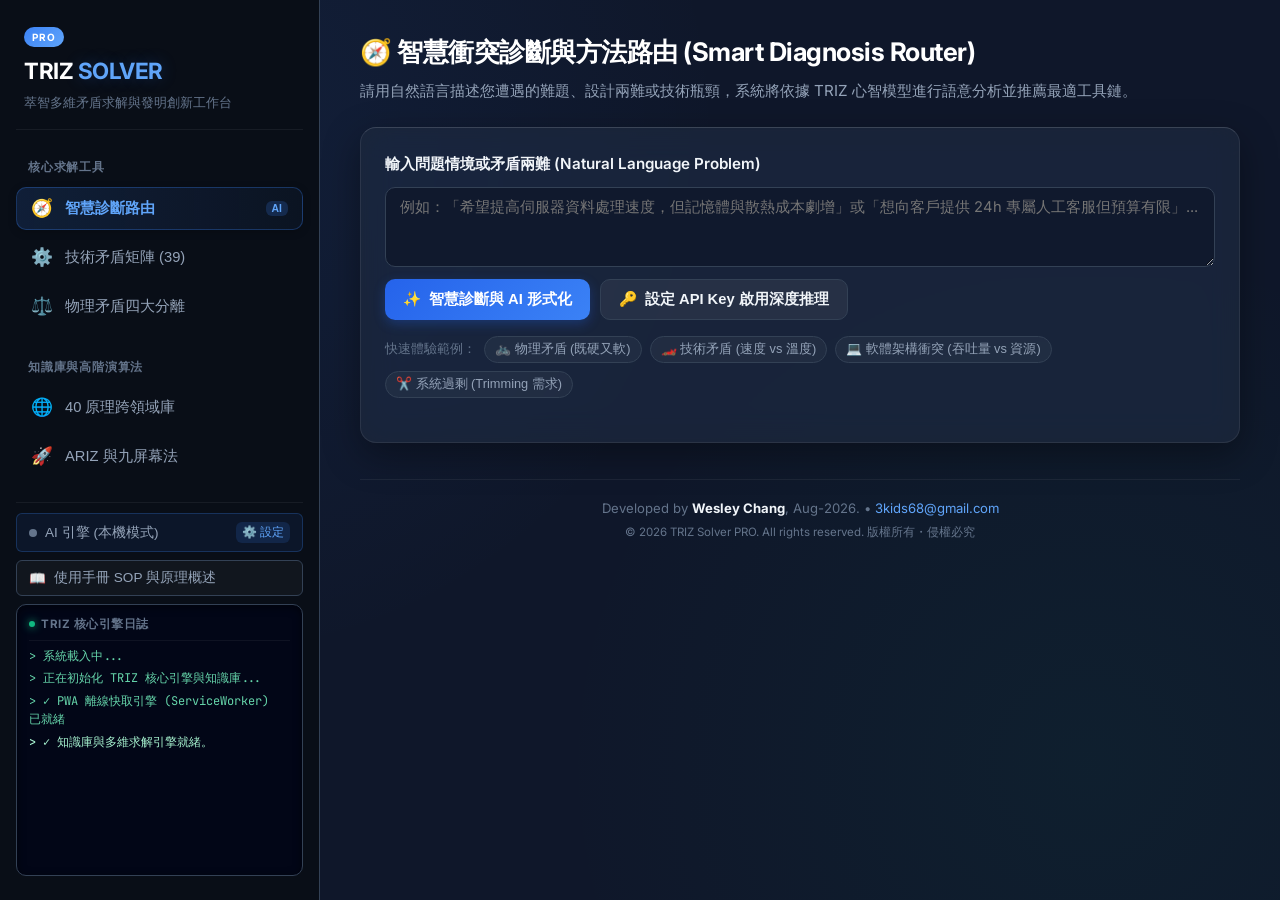
==== commit 4df9f552: "refactor(ui): 依據 MECE 原則移除左側欄重複作者資訊，由頁尾與手冊作為單一權威來源" ====
--- a/index.html
+++ b/index.html
@@ -91,12 +91,6 @@
                     <div class="console-body" id="log-content">
                         <span class="log-line">> 系統載入中...</span>
                     </div>
-                </div>
-
-                <div class="sidebar-copyright">
-                    <p class="author-info">Developed by <strong>Wesley Chang</strong>, Aug-2026.</p>
-                    <p class="contact-info"><a href="mailto:3kids68@gmail.com">3kids68@gmail.com</a></p>
-                    <p class="legal-notice">版權所有 &copy; 2026 All rights reserved.</p>
                 </div>
             </div>
         </aside>
